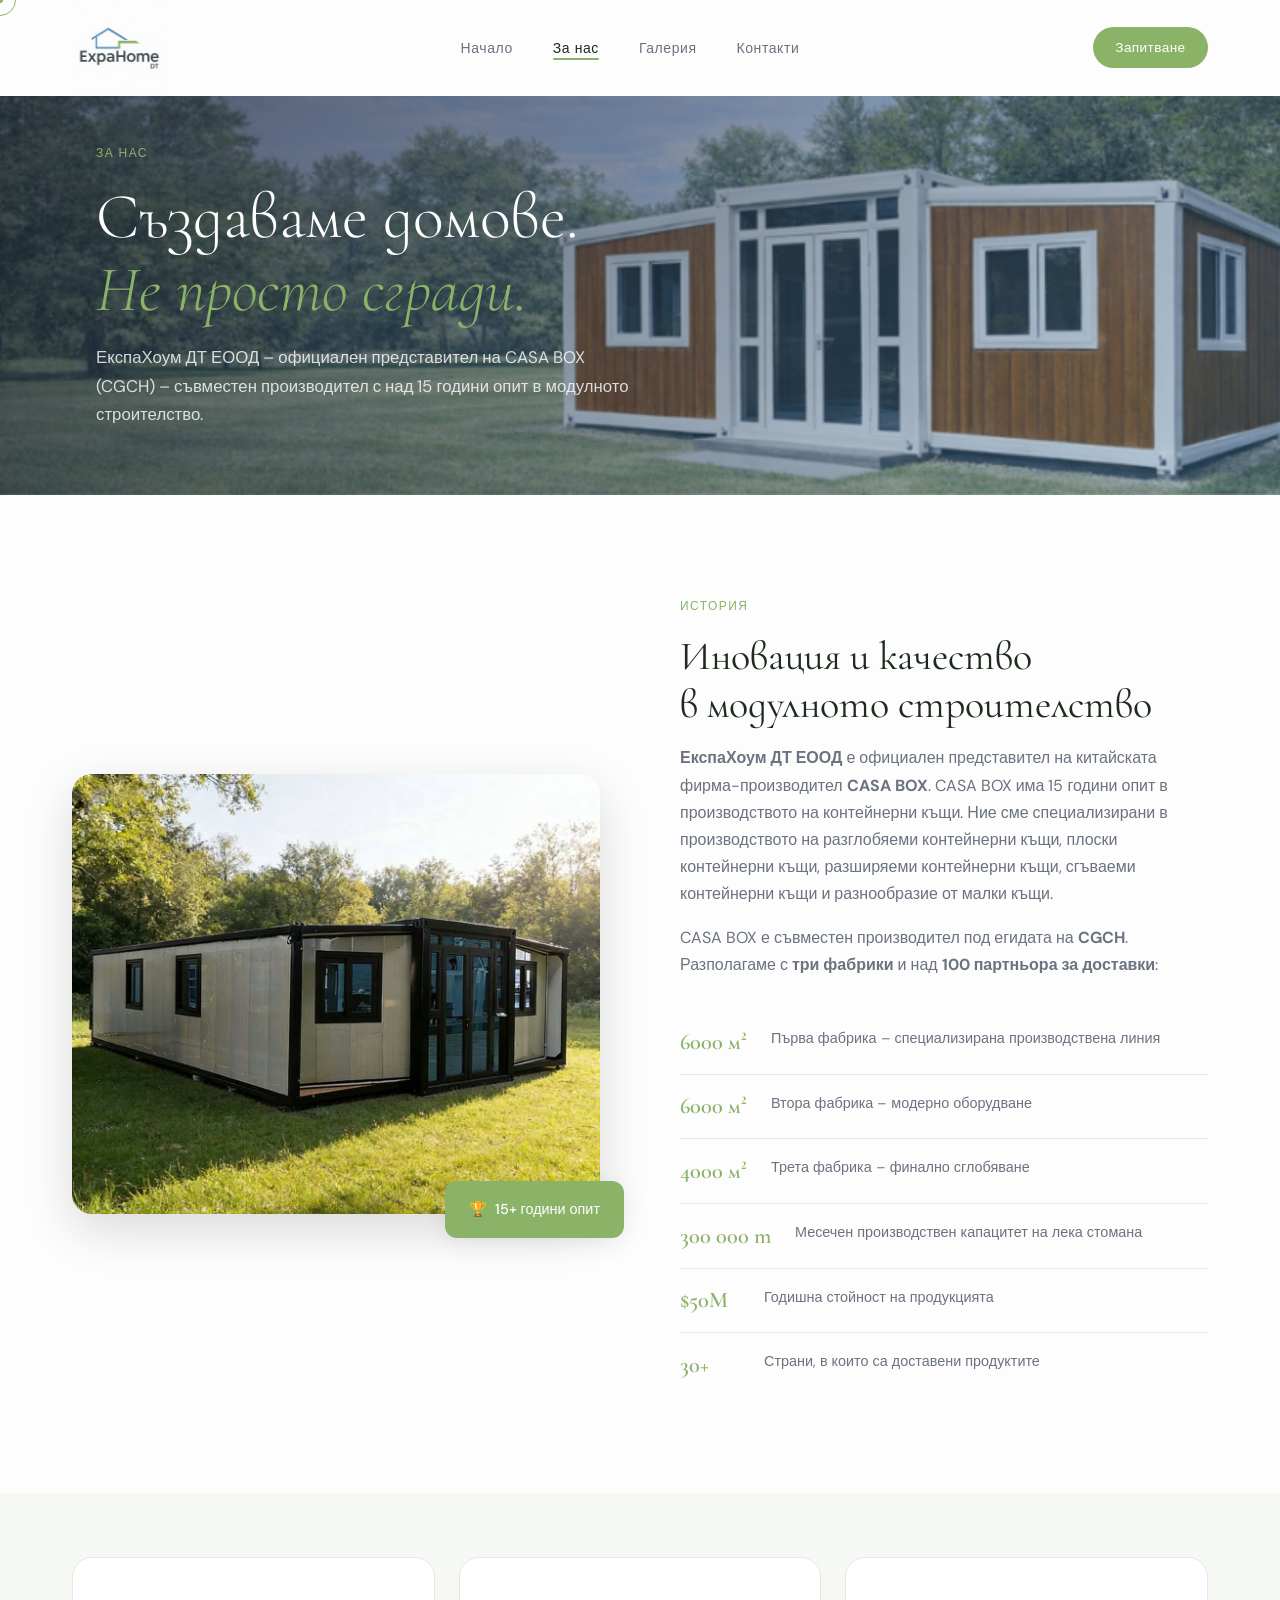
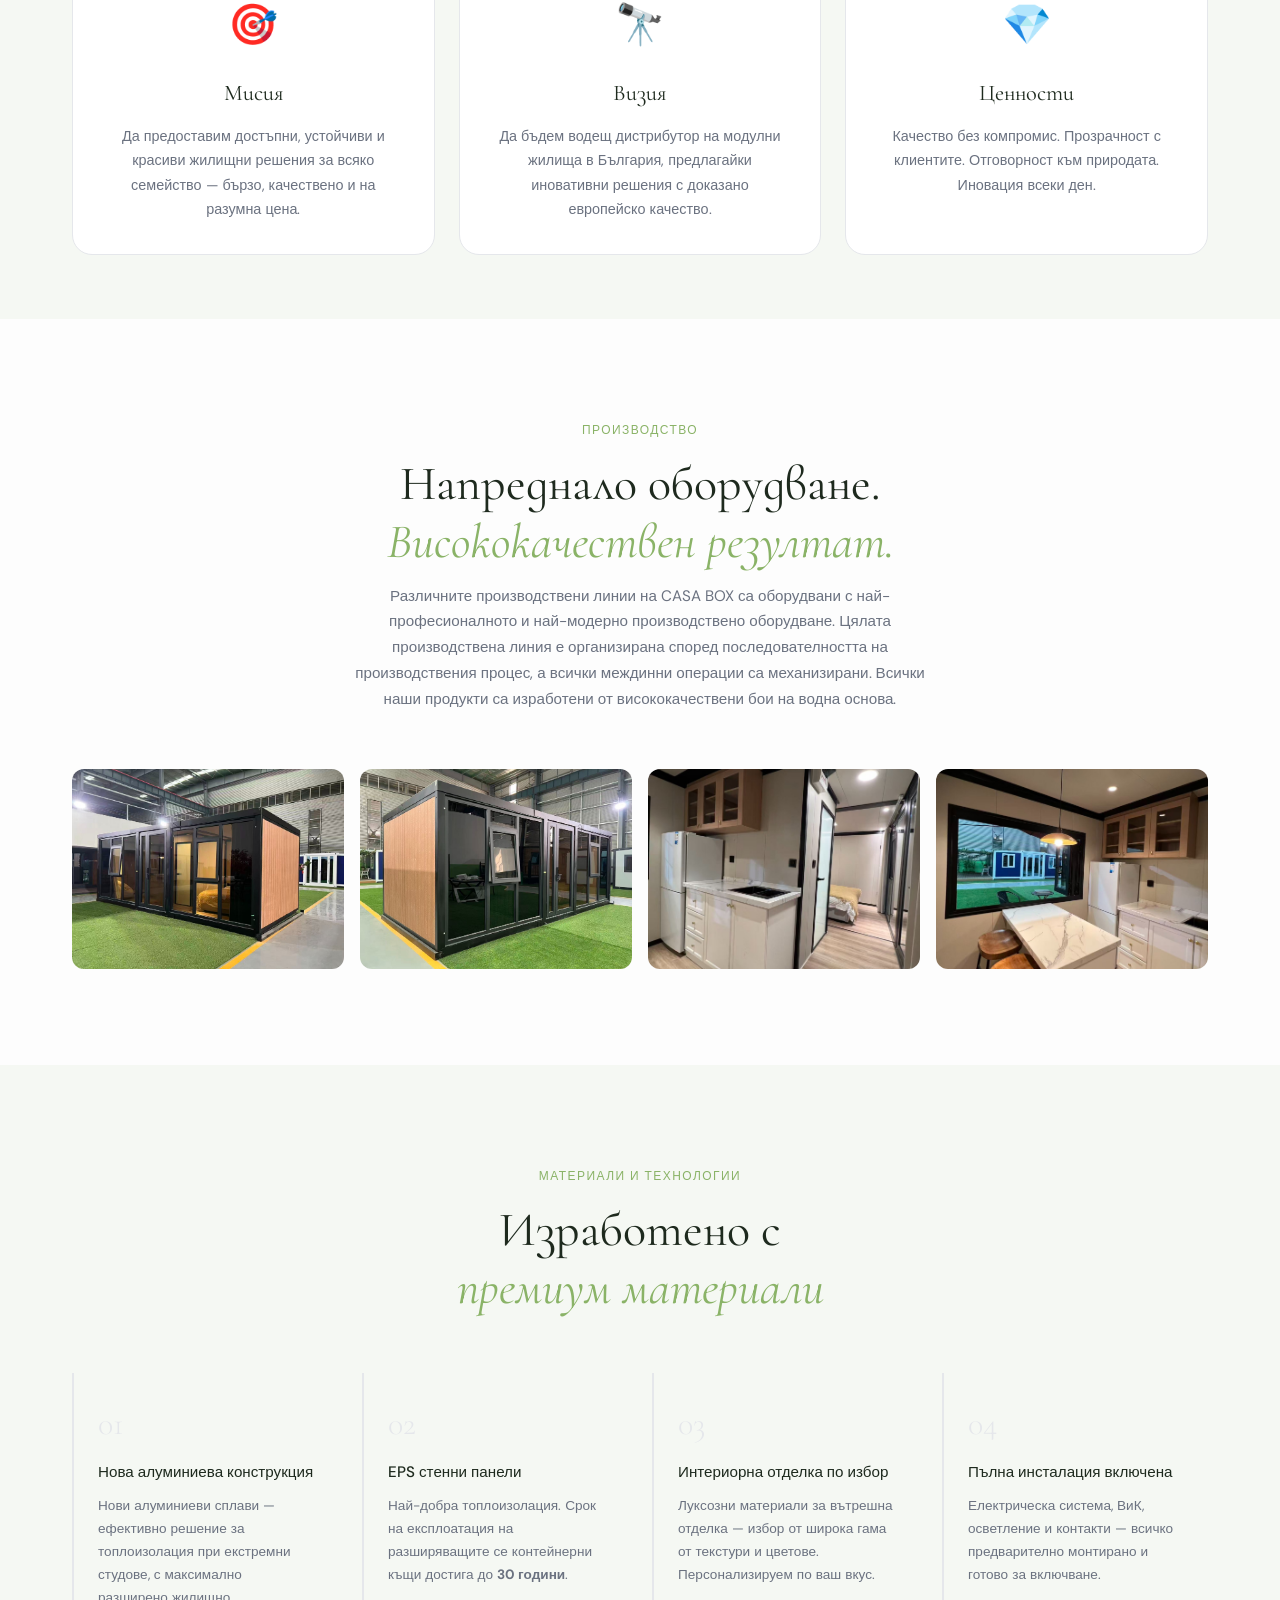
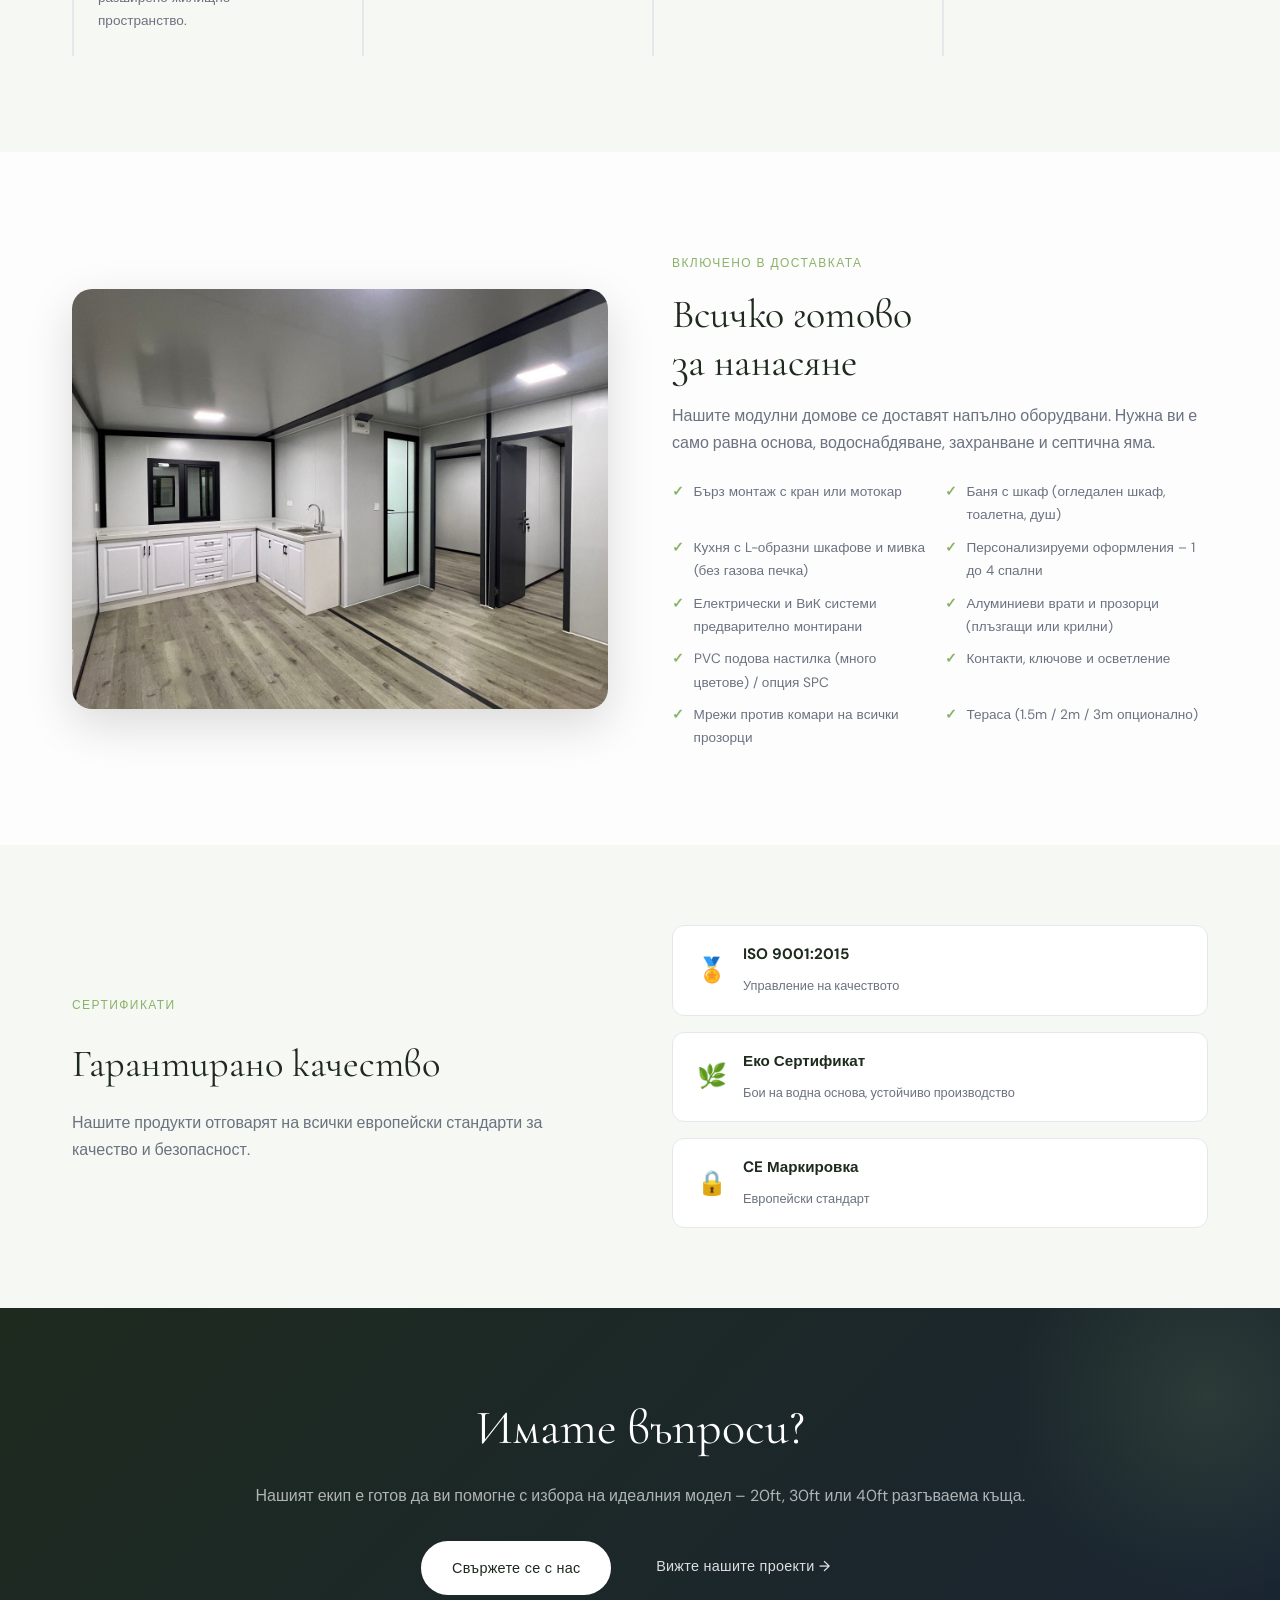
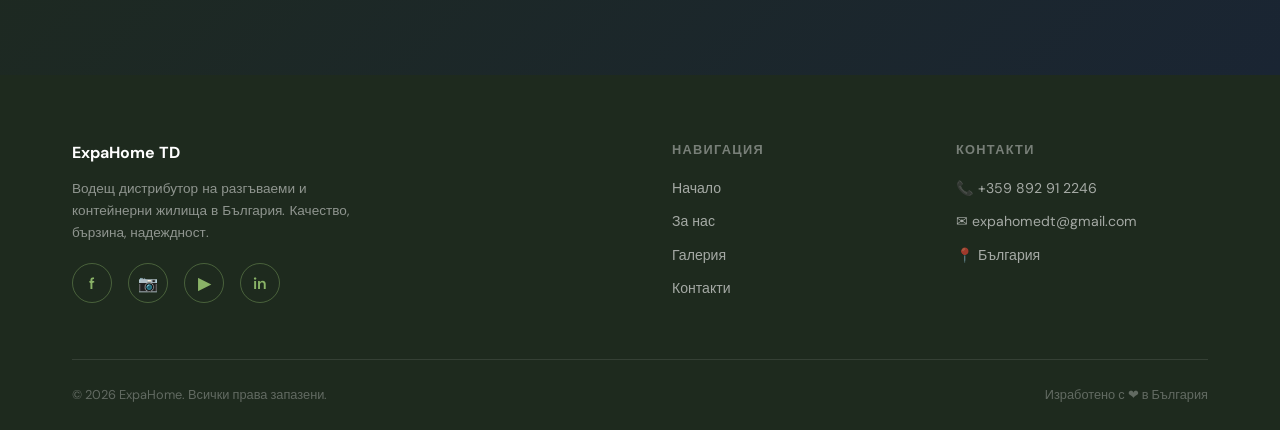
==== about.html @ 8327bf45 "Initial Commit" ====
<!DOCTYPE html>
<html lang="bg">

<head>
    <meta charset="UTF-8">
    <meta name="viewport" content="width=device-width, initial-scale=1.0">
    <title>ExpaHome — За нас</title>
    <link rel="preconnect" href="https://fonts.googleapis.com">
    <link
        href="https://fonts.googleapis.com/css2?family=Cormorant+Garamond:wght@300;400;600&family=DM+Sans:wght@300;400;500&display=swap"
        rel="stylesheet">
    <link rel="stylesheet" href="styles.css">
</head>

<body>

    <div class="cursor"></div>
    <div class="cursor-dot"></div>

    <header id="header">
        <nav class="nav container">
            <a href="index.html" class="logo">
                <img src="images/logo.jpg" alt="ExpaHome" class="logo-img">
            </a>
            <ul class="nav-links">
                <li><a href="index.html" class="nav-link">Начало</a></li>
                <li><a href="about.html" class="nav-link active">За нас</a></li>
                <li><a href="gallery.html" class="nav-link">Галерия</a></li>
                <li><a href="contact.html" class="nav-link">Контакти</a></li>
            </ul>
            <a href="contact.html" class="nav-cta">Запитване</a>
            <button class="hamburger" id="hamburger" aria-label="Меню">
                <span></span><span></span><span></span>
            </button>
        </nav>
        <div class="mobile-menu" id="mobileMenu">
            <ul>
                <li><a href="index.html">Начало</a></li>
                <li><a href="about.html">За нас</a></li>
                <li><a href="gallery.html">Галерия</a></li>
                <li><a href="contact.html">Контакти</a></li>
            </ul>
        </div>
    </header>

    <section class="page-hero">
        <div class="hero-overlay-light"></div>
        <div class="page-hero-bg" style="background-image:url('images/LandingPage/wmremove-transformed\ \(2\).png')">
        </div>
        <div class="container page-hero-content"
            style="text-align: left; max-width: 600px; margin-left: 6rem; margin-right: auto;">
            <span class="section-tag reveal">За нас</span>
            <h1 class="page-hero-title reveal reveal-delay-1">Създаваме домове.<br><em>Не просто сгради.</em></h1>
            <p class="page-hero-sub reveal reveal-delay-2">ЕкспаХоум ДТ ЕООД – официален представител на CASA BOX (CGCH)
                – съвместен производител с над 15 години опит в модулното строителство.</p>
        </div>
    </section>

    <!-- STORY - enriched with document data -->
    <section class="about-story">
        <div class="container">
            <div class="about-grid">
                <div class="about-img-col reveal">
                    <div class="about-img-block">
                        <img src="images/LandingPage/1000024216.png" alt="Производство на модулни къщи"
                            class="about-main-img">
                        <div class="about-img-badge">
                            <span>🏆</span>
                            <span>15+ години опит</span>
                        </div>
                    </div>
                </div>
                <div class="about-text-col reveal reveal-delay-1">
                    <span class="section-tag">История</span>
                    <h2>Иновация и качество<br>в модулното строителство</h2>
                    <p><strong>ЕкспаХоум ДТ ЕООД</strong> е официален представител на китайската фирма-производител
                        <strong>CASA BOX</strong>. CASA BOX има 15 години опит в производството на контейнерни къщи. Ние
                        сме специализирани в производството на разглобяеми контейнерни къщи, плоски контейнерни къщи,
                        разширяеми контейнерни къщи, сгъваеми контейнерни къщи и разнообразие от малки къщи.
                    </p>
                    <p>CASA BOX е съвместен производител под егидата на <strong>CGCH</strong>. Разполагаме с <strong>три
                            фабрики</strong> и над <strong>100 партньора за доставки</strong>:</p>
                    <div class="timeline">
                        <div class="tl-item">
                            <div class="tl-year">6000 м²</div>
                            <div class="tl-text">Първа фабрика – специализирана производствена линия</div>
                        </div>
                        <div class="tl-item">
                            <div class="tl-year">6000 м²</div>
                            <div class="tl-text">Втора фабрика – модерно оборудване</div>
                        </div>
                        <div class="tl-item">
                            <div class="tl-year">4000 м²</div>
                            <div class="tl-text">Трета фабрика – финално сглобяване</div>
                        </div>
                        <div class="tl-item">
                            <div class="tl-year">300 000 т</div>
                            <div class="tl-text">Месечен производствен капацитет на лека стомана</div>
                        </div>
                        <div class="tl-item">
                            <div class="tl-year">$50M</div>
                            <div class="tl-text">Годишна стойност на продукцията</div>
                        </div>
                        <div class="tl-item">
                            <div class="tl-year">30+</div>
                            <div class="tl-text">Страни, в които са доставени продуктите</div>
                        </div>
                    </div>
                </div>
            </div>
        </div>
    </section>

    <!-- MISSION / VISION (unchanged but kept) -->
    <section class="mission-vision">
        <div class="container">
            <div class="mv-grid">
                <div class="mv-card reveal">
                    <div class="mv-icon">🎯</div>
                    <h3>Мисия</h3>
                    <p>Да предоставим достъпни, устойчиви и красиви жилищни решения за всяко семейство — бързо,
                        качествено и на разумна цена.</p>
                </div>
                <div class="mv-card reveal reveal-delay-1">
                    <div class="mv-icon">🔭</div>
                    <h3>Визия</h3>
                    <p>Да бъдем водещ дистрибутор на модулни жилища в България, предлагайки иновативни решения с
                        доказано европейско качество.</p>
                </div>
                <div class="mv-card reveal reveal-delay-2">
                    <div class="mv-icon">💎</div>
                    <h3>Ценности</h3>
                    <p>Качество без компромис. Прозрачност с клиентите. Отговорност към природата. Иновация всеки ден.
                    </p>
                </div>
            </div>
        </div>
    </section>

    <!-- FACTORY PHOTOS -->
    <section class="factory-section">
        <div class="container">
            <div class="section-header reveal">
                <span class="section-tag">Производство</span>
                <h2 class="section-title">Напреднало оборудване.<br><em>Висококачествен резултат.</em></h2>
                <p class="section-sub">Различните производствени линии на CASA BOX са оборудвани с най-професионалното и
                    най-модерно производствено оборудване. Цялата производствена линия е организирана според
                    последователността на производствения процес, а всички междинни операции са механизирани. Всички
                    наши продукти са изработени от висококачествени бои на водна основа.</p>
            </div>
            <div class="factory-grid">
                <div class="factory-img reveal" data-delay="0">
                    <img src="images/Exterior/1000024563.jpg" alt="Производствен завод" loading="lazy">
                </div>
                <div class="factory-img reveal" data-delay="80">
                    <img src="images/Exterior/1000024564.jpg" alt="Производствена линия" loading="lazy">
                </div>
                <div class="factory-img reveal" data-delay="160">
                    <img src="images/Interior/1000024562.jpg" alt="Контрол на качеството" loading="lazy">
                </div>
                <div class="factory-img reveal" data-delay="240">
                    <img src="images/Interior/1000024565.jpg" alt="Готови панели" loading="lazy">
                </div>
            </div>
        </div>
    </section>

    <!-- MATERIALS (updated with product lifespan) -->
    <section class="materials">
        <div class="container">
            <div class="section-header reveal">
                <span class="section-tag">Материали и технологии</span>
                <h2 class="section-title">Изработено с<br><em>премиум материали</em></h2>
            </div>
            <div class="materials-grid">
                <div class="mat-card reveal" data-delay="0">
                    <div class="mat-num">01</div>
                    <h4>Нова алуминиева конструкция</h4>
                    <p>Нови алуминиеви сплави — ефективно решение за топлоизолация при екстремни студове, с максимално
                        разширено жилищно пространство.</p>
                </div>
                <div class="mat-card reveal" data-delay="80">
                    <div class="mat-num">02</div>
                    <h4>EPS стенни панели</h4>
                    <p>Най-добра топлоизолация. Срок на експлоатация на разширяващите се контейнерни къщи достига до
                        <strong>30 години</strong>.
                    </p>
                </div>
                <div class="mat-card reveal" data-delay="160">
                    <div class="mat-num">03</div>
                    <h4>Интериорна отделка по избор</h4>
                    <p>Луксозни материали за вътрешна отделка — избор от широка гама от текстури и цветове.
                        Персонализируем по ваш вкус.</p>
                </div>
                <div class="mat-card reveal" data-delay="240">
                    <div class="mat-num">04</div>
                    <h4>Пълна инсталация включена</h4>
                    <p>Електрическа система, ВиК, осветление и контакти — всичко предварително монтирано и готово за
                        включване.</p>
                </div>
            </div>
        </div>
    </section>

    <!-- FEATURES INCLUDED (updated with more details from doc) -->
    <section class="included-section">
        <div class="container">
            <div class="included-inner">
                <div class="included-img reveal">
                    <img src="images/Interior/IMG-20260119-WA0004.jpg" alt="Интериор на разгъваема къща" loading="lazy">
                </div>
                <div class="included-text reveal reveal-delay-1">
                    <span class="section-tag">Включено в доставката</span>
                    <h2>Всичко готово<br>за нанасяне</h2>
                    <p>Нашите модулни домове се доставят напълно оборудвани. Нужна ви е само равна основа,
                        водоснабдяване, захранване и септична яма.</p>
                    <div class="included-list">
                        <div class="inc-item"><span class="inc-check">✓</span> Бърз монтаж с кран или мотокар</div>
                        <div class="inc-item"><span class="inc-check">✓</span> Баня с шкаф (огледален шкаф, тоалетна,
                            душ)</div>
                        <div class="inc-item"><span class="inc-check">✓</span> Кухня с L-образни шкафове и мивка (без
                            газова печка)</div>
                        <div class="inc-item"><span class="inc-check">✓</span> Персонализируеми оформления – 1 до 4
                            спални</div>
                        <div class="inc-item"><span class="inc-check">✓</span> Електрически и ВиК системи предварително
                            монтирани</div>
                        <div class="inc-item"><span class="inc-check">✓</span> Алуминиеви врати и прозорци (плъзгащи или
                            крилни)</div>
                        <div class="inc-item"><span class="inc-check">✓</span> PVC подова настилка (много цветове) /
                            опция SPC</div>
                        <div class="inc-item"><span class="inc-check">✓</span> Контакти, ключове и осветление</div>
                        <div class="inc-item"><span class="inc-check">✓</span> Мрежи против комари на всички прозорци
                        </div>
                        <div class="inc-item"><span class="inc-check">✓</span> Тераса (1.5m / 2m / 3m опционално)</div>
                    </div>
                </div>
            </div>
        </div>
    </section>

    <!-- CERTIFICATES -->
    <section class="certs">
        <div class="container">
            <div class="certs-inner reveal">
                <div class="certs-text">
                    <span class="section-tag">Сертификати</span>
                    <h2>Гарантирано качество</h2>
                    <p>Нашите продукти отговарят на всички европейски стандарти за качество и безопасност.</p>
                </div>
                <div class="certs-list">
                    <div class="cert-badge reveal">
                        <div class="cert-icon">🏅</div>
                        <div><strong>ISO 9001:2015</strong><span>Управление на качеството</span></div>
                    </div>
                    <div class="cert-badge reveal reveal-delay-1">
                        <div class="cert-icon">🌿</div>
                        <div><strong>Еко Сертификат</strong><span>Бои на водна основа, устойчиво производство</span>
                        </div>
                    </div>
                    <div class="cert-badge reveal reveal-delay-2">
                        <div class="cert-icon">🔒</div>
                        <div><strong>CE Маркировка</strong><span>Европейски стандарт</span></div>
                    </div>
                </div>
            </div>
        </div>
    </section>

    <section class="cta-banner">
        <div class="container">
            <div class="cta-inner reveal">
                <h2>Имате въпроси?</h2>
                <p>Нашият екип е готов да ви помогне с избора на идеалния модел – 20ft, 30ft или 40ft разгъваема къща.
                </p>
                <div class="cta-actions">
                    <a href="contact.html" class="btn btn-white">Свържете се с нас</a>
                    <a href="gallery.html" class="btn btn-ghost-white">Вижте нашите проекти →</a>
                </div>
            </div>
        </div>
    </section>

    <footer class="footer">
        <div class="container">
            <div class="footer-top">
                <div class="footer-brand">
                    <a href="index.html"><strong>ExpaHome TD</strong></a>
                    <p>Водещ дистрибутор на разгъваеми и контейнерни жилища в България. Качество, бързина, надеждност.
                    </p>
                    <div class="footer-socials">
                        <a href="https://www.facebook.com/profile.php?id=61585640309355" target="_blank"
                            class="social-icon">f</a>
                        <a href="https://instagram.com/ExpaHomeDT" target="_blank" class="social-icon">📷</a>
                        <a href="https://youtube.com/@expahome" target="_blank" class="social-icon">▶</a>
                        <a href="https://linkedin.com/company/expahome" target="_blank" class="social-icon">in</a>
                    </div>
                </div>
                <div class="footer-links">
                    <div class="footer-col">
                        <h5>Навигация</h5>
                        <ul>
                            <li><a href="index.html">Начало</a></li>
                            <li><a href="about.html">За нас</a></li>
                            <li><a href="gallery.html">Галерия</a></li>
                            <li><a href="contact.html">Контакти</a></li>
                        </ul>
                    </div>
                    <div class="footer-col">
                        <h5>Контакти</h5>
                        <ul>
                            <li>📞 +359 892 91 2246</li>
                            <li>✉ expahomedt@gmail.com</li>
                            <li>📍 България</li>
                        </ul>
                    </div>
                </div>
            </div>
            <div class="footer-bottom">
                <p>© 2026 ExpaHome. Всички права запазени.</p>
                <p>Изработено с ❤ в България</p>
            </div>
        </div>
    </footer>

    <script src="script.js"></script>
</body>

</html>
---- styles.css ----
/* =============================================
   ExpaHome — styles.css
   Colors: main #fdfdfd | green #8ab367 | blue #528fbc
   ============================================= */

:root {
    --main: #fdfdfd;
    --green: #8ab367;
    --green-dark: #6d9650;
    --green-light: #e8f2df;
    --blue: #528fbc;
    --blue-dark: #3a6f9a;
    --blue-light: #deeaf5;
    --charcoal: #1e2a1e;
    --dark: #1a2533;
    --mid-gray: #6b7280;
    --light-gray: #e5e7eb;
    --white: #ffffff;

    --font-display: 'Cormorant Garamond', Georgia, serif;
    --font-body: 'DM Sans', sans-serif;

    --radius: 12px;
    --radius-lg: 20px;
    --shadow: 0 4px 24px rgba(0, 0, 0, 0.08);
    --shadow-lg: 0 16px 48px rgba(0, 0, 0, 0.14);

    --transition: 0.4s cubic-bezier(0.25, 0.46, 0.45, 0.94);
    --transition-fast: 0.2s ease;
}

/* === RESET === */
*,
*::before,
*::after {
    margin: 0;
    padding: 0;
    box-sizing: border-box;
}

html {
    scroll-behavior: smooth;
}

body {
    font-family: var(--font-body);
    background: var(--main);
    color: var(--charcoal);
    line-height: 1.7;
    overflow-x: hidden;
    cursor: none;
}

img {
    max-width: 100%;
    display: block;
    object-fit: cover;
}

a {
    text-decoration: none;
    color: inherit;
}

video {
    width: 100%;
    border-radius: var(--radius);
    display: block;
}

/* === CUSTOM CURSOR === */
.cursor {
    width: 32px;
    height: 32px;
    border: 1.5px solid var(--green);
    border-radius: 50%;
    position: fixed;
    pointer-events: none;
    z-index: 10000;
    transform: translate(-50%, -50%);
    transition: width .2s, height .2s, opacity .2s;
}

.cursor-dot {
    width: 6px;
    height: 6px;
    background: var(--green);
    border-radius: 50%;
    position: fixed;
    pointer-events: none;
    z-index: 10001;
    transform: translate(-50%, -50%);
    transition: transform .05s;
}

.cursor.hovering {
    width: 52px;
    height: 52px;
    opacity: .55;
}

/* === CONTAINER === */
.container {
    max-width: 1200px;
    margin: 0 auto;
    padding: 0 2rem;
}

/* === HEADER === */
#header {
    position: fixed;
    top: 0;
    left: 0;
    right: 0;
    z-index: 1000;
    background: rgba(253, 253, 253);
    backdrop-filter: blur(20px);
    -webkit-backdrop-filter: blur(20px);
    border-bottom: 1px solid transparent;
    transition: border-color var(--transition), box-shadow var(--transition);
}

#header.scrolled {
    border-bottom-color: var(--light-gray);
    box-shadow: 0 2px 20px rgba(0, 0, 0, 0.07);
}

.nav {
    display: flex;
    align-items: center;
    justify-content: space-between;
}

.logo-img {
    height: 95px;
    width: auto;
    object-fit: contain;
    display: block;
}

.footer-logo {
    height: 44px;
    width: auto;
    object-fit: contain;
    margin-bottom: 0.75rem;
    display: block;
}

.nav-links {
    list-style: none;
    display: flex;
    gap: 2.5rem;
}

.nav-link {
    font-size: .875rem;
    font-weight: 400;
    letter-spacing: .04em;
    color: var(--mid-gray);
    position: relative;
    transition: color var(--transition-fast);
}

.nav-link::after {
    content: '';
    position: absolute;
    bottom: -3px;
    left: 0;
    width: 0;
    height: 2px;
    background: var(--green);
    transition: width var(--transition);
    border-radius: 2px;
}

.nav-link:hover,
.nav-link.active {
    color: var(--charcoal);
}

.nav-link:hover::after,
.nav-link.active::after {
    width: 100%;
}

.nav-cta {
    background: var(--green);
    color: #fff;
    padding: .55rem 1.4rem;
    border-radius: 50px;
    font-size: .85rem;
    font-weight: 500;
    letter-spacing: .03em;
    transition: background var(--transition-fast), transform var(--transition-fast);
}

.nav-cta:hover {
    background: var(--green-dark);
    transform: translateY(-1px);
}

.hamburger {
    display: none;
    flex-direction: column;
    gap: 5px;
    background: none;
    border: none;
    cursor: pointer;
    padding: 4px;
}

.hamburger span {
    display: block;
    width: 24px;
    height: 1.5px;
    background: var(--charcoal);
    transition: var(--transition);
}

.hamburger.open span:nth-child(1) {
    transform: translateY(6.5px) rotate(45deg);
}

.hamburger.open span:nth-child(2) {
    opacity: 0;
}

.hamburger.open span:nth-child(3) {
    transform: translateY(-6.5px) rotate(-45deg);
}

.mobile-menu {
    display: none;
    padding: 1rem 2rem 1.5rem;
    border-top: 1px solid var(--light-gray);
    background: var(--main);
}

.mobile-menu.open {
    display: block;
}

.mobile-menu ul {
    list-style: none;
}

.mobile-menu ul li {
    padding: .7rem 0;
}

.mobile-menu ul li a {
    font-size: 1.1rem;
    color: var(--charcoal);
}

.mobile-menu ul li a:hover {
    color: var(--green);
}

/* === REVEAL === */
.reveal {
    opacity: 0;
    transform: translateY(28px);
    transition: opacity .7s ease, transform .7s ease;
}

.reveal.revealed {
    opacity: 1;
    transform: translateY(0);
}

.reveal-delay-1 {
    transition-delay: .1s;
}

.reveal-delay-2 {
    transition-delay: .2s;
}

.reveal-delay-3 {
    transition-delay: .3s;
}

.reveal-delay-4 {
    transition-delay: .45s;
}

/* === BUTTONS === */
.btn {
    display: inline-block;
    padding: .8rem 1.8rem;
    border-radius: 50px;
    font-size: .9rem;
    font-weight: 500;
    letter-spacing: .02em;
    transition: all var(--transition);
    cursor: none;
}

.btn-primary {
    background: var(--green);
    color: #fff;
    border: 2px solid var(--green);
}

.btn-primary:hover {
    background: var(--green-dark);
    border-color: var(--green-dark);
    transform: translateY(-2px);
    box-shadow: 0 8px 24px rgba(138, 179, 103, .3);
}

.btn-outline {
    background: transparent;
    color: var(--charcoal);
    border: 1.5px solid var(--light-gray);
}

.btn-outline:hover {
    border-color: var(--green);
    color: var(--green);
    transform: translateY(-2px);
}

.btn-ghost {
    background: transparent;
    color: var(--charcoal);
    border: none;
    padding-left: 0;
}

.btn-ghost:hover {
    color: var(--green);
}

.btn-ghost-white {
    background: transparent;
    color: rgba(255, 255, 255, .85);
    border: none;
}

.btn-ghost-white:hover {
    color: #fff;
}

.btn-white {
    background: #fff;
    color: var(--charcoal);
    border: 2px solid #fff;
}

.btn-white:hover {
    background: transparent;
    color: #fff;
    transform: translateY(-2px);
}

.btn-full {
    width: 100%;
    text-align: center;
    border-radius: var(--radius);
}

/* === SHARED SECTION === */
.section-tag {
    display: inline-block;
    font-size: .75rem;
    font-weight: 500;
    letter-spacing: .12em;
    text-transform: uppercase;
    color: var(--green);
    margin-bottom: 1rem;
}

.section-header {
    text-align: center;
    margin-bottom: 3.5rem;
}

.section-title {
    font-family: var(--font-display);
    font-size: clamp(2rem, 4vw, 3rem);
    font-weight: 400;
    line-height: 1.2;
    color: var(--charcoal);
}

.section-title em {
    font-style: italic;
    color: var(--green);
}

.section-sub {
    color: var(--mid-gray);
    max-width: 600px;
    margin: .75rem auto 0;
    font-size: .95rem;
}

/* === HERO === */
.hero {
    min-height: 100vh;
    position: relative;
    display: flex;
    align-items: center;
    overflow: hidden;
    padding-top: 72px;
}

.hero-slider {
    position: absolute;
    inset: 0;
}

.hero-slide {
    position: absolute;
    inset: 0;
    background-size: cover;
    background-position: center;
    opacity: 0;
    transition: opacity 1s ease;
}

.hero-slide.active {
    opacity: 1;
}

.hero-overlay {
    position: absolute;
    inset: 0;
    background: linear-gradient(135deg, rgba(26, 37, 51, .72) 0%, rgba(26, 37, 51, .4) 60%, rgba(82, 143, 188, .2) 100%);
    z-index: 1;
}

.hero-content {
    position: relative;
    z-index: 2;
    max-width: 780px;
    padding: 4rem 0;
}

.hero-badge {
    display: inline-flex;
    align-items: center;
    gap: .5rem;
    font-size: .8rem;
    letter-spacing: .08em;
    font-weight: 500;
    color: var(--green);
    margin-bottom: 1.5rem;
    background: rgba(138, 179, 103, .12);
    padding: .4rem 1rem;
    border-radius: 50px;
    border: 1px solid rgba(138, 179, 103, .3);
}

.hero-title {
    font-family: var(--font-display);
    font-size: clamp(2.8rem, 6vw, 5rem);
    font-weight: 300;
    line-height: 1.1;
    color: #fff;
    margin-bottom: 1.5rem;
    letter-spacing: -.01em;
}

.hero-title em {
    font-style: italic;
    color: var(--green);
}

.hero-sub {
    font-size: 1.05rem;
    color: rgba(255, 255, 255, .8);
    margin-bottom: 2.5rem;
    max-width: 520px;
}

.hero-actions {
    display: flex;
    gap: 1rem;
    flex-wrap: wrap;
    margin-bottom: 4rem;
}

.hero-stats {
    display: flex;
    align-items: center;
    gap: 2.5rem;
    flex-wrap: wrap;
}

.stat {
    display: flex;
    flex-direction: row;
}

.stat-num {

    font-size: 2.2rem;
    font-weight: 600;
    color: #fff;
    line-height: 1;
    margin-right: 0.3rem;
}

.stat>span:nth-child(2) {
    color: var(--green);
    font-size: 1.3rem;
    font-weight: 600;
}

.stat-label {
    font-size: .78rem;
    color: rgba(255, 255, 255, .6);
    letter-spacing: .04em;
    margin-top: 0.6rem;
    margin-left: 0.5rem;
}

.stat-divider {
    width: 1px;
    height: 40px;
    background: rgba(255, 255, 255, .2);
}

.hero-slider-dots {
    position: absolute;
    bottom: 2rem;
    left: 50%;
    transform: translateX(-50%);
    display: flex;
    gap: .6rem;
    z-index: 3;
}

.dot {
    width: 8px;
    height: 8px;
    border-radius: 50%;
    background: rgba(255, 255, 255, .4);
    border: none;
    cursor: pointer;
    transition: background var(--transition-fast), transform var(--transition-fast);
}

.dot.active {
    background: var(--green);
    transform: scale(1.3);
}

.hero-scroll-hint {
    position: absolute;
    bottom: 2.5rem;
    right: 3rem;
    display: flex;
    flex-direction: column;
    align-items: center;
    gap: .5rem;
    font-size: .7rem;
    letter-spacing: .1em;
    text-transform: uppercase;
    color: rgba(255, 255, 255, .5);
    z-index: 3;
}

.scroll-line {
    width: 1px;
    height: 48px;
    background: linear-gradient(to bottom, rgba(255, 255, 255, .5), transparent);
    animation: scrollPulse 2s ease-in-out infinite;
}

@keyframes scrollPulse {

    0%,
    100% {
        opacity: 1;
        transform: scaleY(1)
    }

    50% {
        opacity: .4;
        transform: scaleY(.6)
    }
}

/* === INTRO STRIP === */
.intro-strip {
    background: var(--charcoal);
    padding: 2rem 0;
}

.strip-text {
    font-family: var(--font-display);
    font-size: clamp(1.1rem, 2.5vw, 1.5rem);
    font-weight: 300;
    font-style: italic;
    color: rgba(255, 255, 255, .7);
    text-align: center;
    max-width: 800px;
    margin: 0 auto;
}

/* === VIDEO SECTION === */
.video-section {
    padding: 6rem 0;
    background: var(--main);
}

.video-gallery-section {
    padding: 6rem 0;
    background: var(--main);
}

.video-grid {
    display: grid;
    grid-template-columns: repeat(3, 1fr);
    gap: 1.5rem;
}

.video-item {
    display: flex;
    flex-direction: column;
    gap: .75rem;
}

.video-item video {
    border-radius: var(--radius);
    box-shadow: var(--shadow);
    aspect-ratio: 16/9;
    object-fit: cover;
    transition: transform var(--transition), box-shadow var(--transition);
}

.video-item:hover video {
    transform: translateY(-4px);
    box-shadow: var(--shadow-lg);
}

.video-label {
    font-size: .85rem;
    color: var(--mid-gray);
    text-align: center;
    font-weight: 500;
}

/* === PRODUCTS === */
.products {
    padding: 6rem 0;
    background: #f5f8f3;
}

.house-grid {
    display: grid;
    grid-template-columns: repeat(3, 1fr);
    gap: 1.5rem;
}

.house-card {
    background: var(--white);
    border: 1px solid var(--light-gray);
    border-radius: var(--radius-lg);
    overflow: hidden;
    transition: transform var(--transition), box-shadow var(--transition), border-color var(--transition);
    display: flex;
    flex-direction: column;
}

.house-card:hover {
    transform: translateY(-8px);
    box-shadow: var(--shadow-lg);
    border-color: var(--green);
}

.house-card.featured {
    border-color: var(--green);
    background: var(--green-light);
    box-shadow: 0 8px 32px rgba(138, 179, 103, .18);
}

.house-img-wrap {
    position: relative;
    height: 240px;
    overflow: hidden;
    flex-shrink: 0;
}

.house-img-wrap img {
    width: 100%;
    height: 100%;
    object-fit: cover;
    transition: transform .6s ease;
}

.house-card:hover .house-img-wrap img {
    transform: scale(1.05);
}

.house-tag {
    position: absolute;
    top: 1rem;
    left: 1rem;
    background: rgba(255, 255, 255, .93);
    color: var(--charcoal);
    padding: .3rem .85rem;
    border-radius: 50px;
    font-size: .75rem;
    font-weight: 500;
    letter-spacing: .05em;
    backdrop-filter: blur(8px);
}

.house-tag.popular {
    background: var(--green);
    color: #fff;
}

.house-body {
    padding: 1.5rem;
    display: flex;
    flex-direction: column;
    flex: 1;
}

.house-body h3 {
    font-family: var(--font-display);
    font-size: 1.4rem;
    font-weight: 400;
    margin-bottom: 1rem;
}

.house-specs {
    display: grid;
    grid-template-columns: 1fr 1fr;
    gap: .5rem;
    margin-bottom: 1rem;
}

.spec {
    display: flex;
    align-items: center;
    gap: .4rem;
    font-size: .82rem;
    color: var(--mid-gray);
}

.house-desc {
    font-size: .88rem;
    color: var(--mid-gray);
    margin-bottom: 1rem;
    line-height: 1.6;
}

.house-features {
    list-style: none;
    margin-bottom: 1.5rem;
    display: flex;
    flex-direction: column;
    gap: .35rem;
}

.house-features li {
    font-size: .82rem;
    color: var(--mid-gray);
}

/* === FEATURES STRIP === */
.features-strip {
    padding: 5rem 0;
    background: var(--blue);
}

.features-strip .section-header .section-tag {
    color: rgba(255, 255, 255, .7);
}

.features-strip .section-title {
    color: #fff;
}

.features-grid {
    display: grid;
    grid-template-columns: repeat(4, 1fr);
    gap: 1.5rem;
}

.feature-item {
    background: rgba(255, 255, 255, .1);
    border: 1px solid rgba(255, 255, 255, .15);
    border-radius: var(--radius-lg);
    padding: 2rem 1.5rem;
    text-align: center;
    transition: background var(--transition), transform var(--transition);
}

.feature-item:hover {
    background: rgba(255, 255, 255, .18);
    transform: translateY(-4px);
}

.feature-icon {
    font-size: 2.5rem;
    margin-bottom: 1rem;
}

.feature-item h4 {
    font-size: .95rem;
    font-weight: 600;
    color: #fff;
    margin-bottom: .5rem;
}

.feature-item p {
    font-size: .83rem;
    color: rgba(255, 255, 255, .75);
    line-height: 1.6;
}

/* === PROCESS === */
.process {
    padding: 6rem 0;
    background: var(--main);
}

.process-steps {
    display: flex;
    align-items: center;
    gap: 1rem;
    flex-wrap: wrap;
    justify-content: center;
}

.process-step {
    background: #fff;
    border: 1px solid var(--light-gray);
    border-radius: var(--radius);
    padding: 1.5rem;
    flex: 1;
    min-width: 180px;
    max-width: 220px;
    transition: transform var(--transition), box-shadow var(--transition), border-color var(--transition);
}

.process-step:hover {
    transform: translateY(-4px);
    box-shadow: var(--shadow);
    border-color: var(--green);
}

.step-num {
    font-family: var(--font-display);
    font-size: 2.5rem;
    font-weight: 300;
    color: var(--green);
    line-height: 1;
    margin-bottom: .75rem;
}

.step-body h4 {
    font-size: .95rem;
    font-weight: 500;
    margin-bottom: .4rem;
}

.step-body p {
    font-size: .83rem;
    color: var(--mid-gray);
}

.process-arrow {
    font-size: 1.5rem;
    color: var(--light-gray);
}

/* === GALLERY PREVIEW (index) === */
.gallery-preview {
    padding: 6rem 0 0;
    background: #f5f8f3;
}

.preview-grid {
    display: grid;
    grid-template-columns: repeat(4, 1fr);
    grid-auto-rows: 220px;
    gap: .8rem;
    margin-top: 2rem;
    grid-auto-flow: dense;
}

.preview-item {
    overflow: hidden;
    position: relative;
}

.preview-item.tall {
    grid-row: span 2;
    grid-column: span 2;
}

.preview-item.wide {
    grid-column: span 2;
}

.preview-item:nth-child(4),
.preview-item:nth-child(5) {
    position: relative;
}

.preview-item:nth-child(4) img,
.preview-item:nth-child(5) img {
    filter: blur(8px);
    transition: filter var(--transition);
}


.preview-item:nth-child(4)::after,
.preview-item:nth-child(5)::after {

    position: absolute;
    inset: 0;
    display: flex;
    align-items: center;
    justify-content: center;
    background: rgba(26, 37, 51, .3);
    color: #fff;
    font-size: 1rem;
    font-weight: 600;
    text-align: center;
    z-index: 2;
    transition: background var(--transition);
    pointer-events: none;
}

.preview-item:nth-child(4):hover::after,
.preview-item:nth-child(5):hover::after {
    background: rgba(26, 37, 51, 0);
}

.preview-item img {
    width: 100%;
    height: 100%;
    object-fit: cover;
    transition: transform .6s ease;
}

.preview-item:hover img {
    transform: scale(1.06);
}

.preview-overlay {
    position: absolute;
    inset: 0;
    background: linear-gradient(to top, rgba(26, 37, 51, .75) 0%, transparent 60%);
    display: flex;
    align-items: flex-end;
    padding: 1.25rem;
    opacity: 0;
    transition: opacity var(--transition);
}

.preview-item:hover .preview-overlay {
    opacity: 1;
}

.preview-overlay span {
    color: #fff;
    font-size: .9rem;
    font-weight: 500;
}

.preview-cta {
    text-align: center;
    padding: 3rem 0 4rem;
}

/* === FINANCING === */
.financing {
    padding: 6rem 0;
    background: var(--main);
}

.financing-inner {
    display: grid;
    grid-template-columns: 1fr 1fr;
    gap: 4rem;
    align-items: center;
}

.financing-text h2 {
    font-family: var(--font-display);
    font-size: clamp(2rem, 4vw, 3rem);
    font-weight: 400;
    line-height: 1.15;
    margin-bottom: 1rem;
}

.financing-text p {
    color: var(--mid-gray);
    margin-bottom: 1.5rem;
}

.bank-partners {
    display: flex;
    gap: .75rem;
    flex-wrap: wrap;
    margin-bottom: 1.5rem;
}

.bank-badge {
    background: var(--blue-light);
    border: 1px solid rgba(82, 143, 188, .25);
    border-radius: 8px;
    padding: .5rem 1rem;
    font-size: .85rem;
    font-weight: 500;
    color: var(--blue-dark);
}

.financing-list {
    list-style: none;
    display: flex;
    flex-direction: column;
    gap: .6rem;
    margin-bottom: 2rem;
}

.financing-list li {
    font-size: .9rem;
    color: var(--mid-gray);
}

.financing-visual {
    display: flex;
    justify-content: center;
}

.financing-img-wrap {
    position: relative;
    border-radius: var(--radius-lg);
    overflow: hidden;
    width: 100%;
    box-shadow: var(--shadow-lg);
}

.financing-img-wrap img {
    width: 100%;
    height: 380px;
    object-fit: cover;
}

.financing-card-overlay {
    position: absolute;
    bottom: 0;
    left: 0;
    right: 0;
    background: linear-gradient(to top, rgba(26, 37, 51, .9) 0%, transparent 100%);
    padding: 2rem 1.75rem 1.75rem;
    color: #fff;
}

.fc-label {
    font-size: .75rem;
    letter-spacing: .1em;
    text-transform: uppercase;
    color: rgba(255, 255, 255, .6);
    margin-bottom: .5rem;
}

.fc-amount {
    font-family: var(--font-display);
    font-size: 2rem;
    font-weight: 300;
    margin-bottom: .3rem;
}

.fc-amount strong {
    color: var(--green);
}

.fc-note {
    font-size: .82rem;
    color: rgba(255, 255, 255, .6);
    margin-bottom: .75rem;
}

.fc-disclaimer {
    font-size: .7rem;
    color: rgba(255, 255, 255, .3);
    line-height: 1.5;
}

/* === CTA BANNER === */
.cta-banner {
    background: linear-gradient(135deg, var(--charcoal) 0%, var(--dark) 100%);
    padding: 5rem 0;
    position: relative;
    overflow: hidden;
}

.cta-banner::before {
    content: '';
    position: absolute;
    top: -30%;
    right: -10%;
    width: 400px;
    height: 400px;
    background: radial-gradient(circle, rgba(138, 179, 103, .15) 0%, transparent 70%);
    border-radius: 50%;
}

.cta-inner {
    text-align: center;
    position: relative;
    z-index: 1;
}

.cta-inner h2 {
    font-family: var(--font-display);
    font-size: clamp(2rem, 4vw, 3rem);
    font-weight: 400;
    color: #fff;
    margin-bottom: .75rem;
}

.cta-inner p {
    color: rgba(255, 255, 255, .65);
    font-size: 1rem;
    margin-bottom: 2rem;
}

.cta-actions {
    display: flex;
    justify-content: center;
    gap: 1rem;
    flex-wrap: wrap;
}

/* === PAGE HERO (inner pages) === */
.page-hero {
    min-height: 55vh;
    position: relative;
    display: flex;
    align-items: center;
    padding-top: 72px;
    overflow: hidden;
}

.page-hero-short {
    min-height: 45vh;
}

.page-hero-bg {
    position: absolute;
    inset: 0;
    background-size: cover;
    background-position: center;
}

.hero-overlay-light {
    position: absolute;
    inset: 0;
    z-index: 1;
    background: linear-gradient(135deg, rgba(26, 37, 51, .75) 0%, rgba(82, 143, 188, .3) 100%);
}

.page-hero-content {
    position: relative;
    z-index: 2;
    padding: 4rem 0;
}

.page-hero-title {
    font-family: var(--font-display);
    font-size: clamp(2.5rem, 5vw, 4rem);
    font-weight: 300;
    line-height: 1.15;
    color: #fff;
    margin-bottom: 1rem;
}

.page-hero-title em {
    font-style: italic;
    color: var(--green);
}

.page-hero-sub {
    font-size: 1.05rem;
    color: rgba(255, 255, 255, .8);
    max-width: 540px;
}

/* === ABOUT PAGE === */
.about-story {
    padding: 6rem 0;
}

.about-grid {
    display: grid;
    grid-template-columns: 1fr 1fr;
    gap: 5rem;
    align-items: center;
}

.about-img-block {
    position: relative;
}

.about-main-img {
    width: 100%;
    height: 440px;
    object-fit: cover;
    border-radius: var(--radius-lg);
    box-shadow: var(--shadow-lg);
}

.about-img-badge {
    position: absolute;
    bottom: -1.5rem;
    right: -1.5rem;
    background: var(--green);
    color: #fff;
    padding: 1rem 1.5rem;
    border-radius: var(--radius);
    display: flex;
    align-items: center;
    gap: .5rem;
    font-size: .9rem;
    font-weight: 500;
    box-shadow: var(--shadow);
}

.about-text-col h2 {
    font-family: var(--font-display);
    font-size: clamp(1.8rem, 3.5vw, 2.5rem);
    font-weight: 400;
    line-height: 1.2;
    margin-bottom: 1rem;
}

.about-text-col p {
    color: var(--mid-gray);
    margin-bottom: 1rem;
}

.timeline {
    margin-top: 2rem;
}

.tl-item {
    display: flex;
    align-items: flex-start;
    gap: 1.5rem;
    padding: .8rem 0;
    border-bottom: 1px solid var(--light-gray);
}

.tl-item:last-child {
    border-bottom: none;
}

.tl-year {
    font-family: var(--font-display);
    font-size: 1.4rem;
    font-weight: 600;
    color: var(--green);
    min-width: 60px;
}

.tl-text {
    font-size: .9rem;
    color: var(--mid-gray);
    padding-top: .2rem;
}

.mission-vision {
    padding: 4rem 0;
    background: #f5f8f3;
}

.mv-grid {
    display: grid;
    grid-template-columns: repeat(3, 1fr);
    gap: 1.5rem;
}

.mv-card {
    background: #fff;
    border: 1px solid var(--light-gray);
    border-radius: var(--radius-lg);
    padding: 2rem;
    text-align: center;
    transition: transform var(--transition), box-shadow var(--transition), border-color var(--transition);
}

.mv-card:hover {
    transform: translateY(-4px);
    box-shadow: var(--shadow);
    border-color: var(--green);
}

.mv-icon {
    font-size: 2.5rem;
    margin-bottom: 1rem;
}

.mv-card h3 {
    font-family: var(--font-display);
    font-size: 1.4rem;
    font-weight: 400;
    margin-bottom: .75rem;
}

.mv-card p {
    font-size: .9rem;
    color: var(--mid-gray);
}

.factory-section {
    padding: 6rem 0;
}

.factory-grid {
    display: grid;
    grid-template-columns: repeat(4, 1fr);
    gap: 1rem;
}

.factory-img {
    border-radius: var(--radius);
    overflow: hidden;
    height: 200px;
}

.factory-img img {
    width: 100%;
    height: 100%;
    object-fit: cover;
    transition: transform .6s ease;
}

.factory-img:hover img {
    transform: scale(1.07);
}

.materials {
    padding: 6rem 0;
    background: #f5f8f3;
}

.materials-grid {
    display: grid;
    grid-template-columns: repeat(4, 1fr);
    gap: 1.5rem;
}

.mat-card {
    padding: 1.5rem;
    border-left: 2px solid var(--light-gray);
    transition: border-color var(--transition);
}

.mat-card:hover {
    border-left-color: var(--green);
}

.mat-num {
    font-family: var(--font-display);
    font-size: 2rem;
    font-weight: 300;
    color: var(--light-gray);
    margin-bottom: .5rem;
    transition: color var(--transition);
}

.mat-card:hover .mat-num {
    color: var(--green);
}

.mat-card h4 {
    font-size: .95rem;
    font-weight: 500;
    margin-bottom: .5rem;
}

.mat-card p {
    font-size: .85rem;
    color: var(--mid-gray);
}

.included-section {
    padding: 6rem 0;
}

.included-inner {
    display: grid;
    grid-template-columns: 1fr 1fr;
    gap: 4rem;
    align-items: center;
}

.included-img {
    border-radius: var(--radius-lg);
    overflow: hidden;
    box-shadow: var(--shadow-lg);
}

.included-img img {
    width: 100%;
    height: 420px;
    object-fit: cover;
}

.included-text h2 {
    font-family: var(--font-display);
    font-size: clamp(1.8rem, 3.5vw, 2.5rem);
    font-weight: 400;
    line-height: 1.2;
    margin-bottom: 1rem;
}

.included-text p {
    color: var(--mid-gray);
    margin-bottom: 1.5rem;
}

.included-list {
    display: grid;
    grid-template-columns: 1fr 1fr;
    gap: .6rem;
}

.inc-item {
    display: flex;
    align-items: flex-start;
    gap: .6rem;
    font-size: .85rem;
    color: var(--mid-gray);
}

.inc-check {
    color: var(--green);
    font-weight: 600;
    flex-shrink: 0;
}

.certs {
    padding: 5rem 0;
    background: #f5f8f3;
}

.certs-inner {
    display: grid;
    grid-template-columns: 1fr 1fr;
    gap: 4rem;
    align-items: center;
}

.certs-text h2 {
    font-family: var(--font-display);
    font-size: clamp(1.8rem, 3vw, 2.4rem);
    font-weight: 400;
    margin-bottom: .75rem;
}

.certs-text p {
    color: var(--mid-gray);
}

.certs-list {
    display: flex;
    flex-direction: column;
    gap: 1rem;
}

.cert-badge {
    display: flex;
    align-items: center;
    gap: 1rem;
    background: #fff;
    border: 1px solid var(--light-gray);
    border-radius: var(--radius);
    padding: 1rem 1.5rem;
    transition: transform var(--transition), box-shadow var(--transition), border-color var(--transition);
}

.cert-badge:hover {
    transform: translateX(6px);
    box-shadow: var(--shadow);
    border-color: var(--green);
}

.cert-icon {
    font-size: 1.5rem;
}

.cert-badge strong {
    display: block;
    font-size: .95rem;
    margin-bottom: .2rem;
}

.cert-badge span {
    font-size: .8rem;
    color: var(--mid-gray);
}

/* === GALLERY PAGE === */
.gallery-filter-section {
    padding: 2.5rem 0 0;
    background: var(--main);
}

.filter-tabs {
    display: flex;
    gap: .5rem;
    flex-wrap: wrap;
}

.filter-btn {
    background: none;
    border: 1.5px solid var(--light-gray);
    border-radius: 50px;
    padding: .5rem 1.2rem;
    font-size: .85rem;
    font-weight: 400;
    color: var(--mid-gray);
    cursor: pointer;
    font-family: var(--font-body);
    transition: all var(--transition-fast);
}

.filter-btn:hover,
.filter-btn.active {
    background: var(--green);
    border-color: var(--green);
    color: #fff;
}

.gallery-section {
    padding: 2.5rem 0 6rem;
}

.gallery-masonry {
    display: grid;
    grid-template-columns: repeat(3, 1fr);
    grid-auto-rows: 240px;
    gap: .9rem;
    grid-auto-flow: dense;
}

.gallery-item {
    overflow: hidden;
    border-radius: var(--radius);
    position: relative;
    cursor: none;
}

.gallery-item.tall {
    grid-row: span 2;
}

.gallery-item.wide {
    grid-column: span 2;
}

.gallery-item img {
    width: 100%;
    height: 100%;
    object-fit: cover;
    transition: transform .6s ease;
    display: block;
}

.gallery-item:hover img {
    transform: scale(1.06);
}

.gallery-overlay {
    position: absolute;
    inset: 0;
    background: linear-gradient(to top, rgba(26, 37, 51, .75) 0%, transparent 55%);
    display: flex;
    align-items: flex-end;
    padding: 1rem 1.25rem;
    opacity: 0;
    transition: opacity var(--transition);
}

.gallery-item:hover .gallery-overlay {
    opacity: 1;
}

.gallery-label {
    color: #fff;
    font-size: .85rem;
    font-weight: 500;
}

.gallery-item.hidden {
    display: none;
}

/* === TESTIMONIALS === */
.testimonials {
    padding: 6rem 0;
    background: #f5f8f3;
}

.testimonials-grid {
    display: grid;
    grid-template-columns: repeat(3, 1fr);
    gap: 1.5rem;
}

.testimonial-card {
    background: #fff;
    border: 1px solid var(--light-gray);
    border-radius: var(--radius-lg);
    padding: 2rem;
    transition: transform var(--transition), box-shadow var(--transition);
}

.testimonial-card:hover {
    transform: translateY(-4px);
    box-shadow: var(--shadow);
}

.stars {
    color: var(--green);
    font-size: 1.1rem;
    margin-bottom: 1rem;
}

.testimonial-card p {
    font-size: .9rem;
    color: var(--mid-gray);
    font-style: italic;
    margin-bottom: 1.5rem;
    line-height: 1.7;
}

.testimonial-author {
    display: flex;
    align-items: center;
    gap: .75rem;
}

.author-avatar {
    width: 40px;
    height: 40px;
    background: var(--green);
    color: #fff;
    border-radius: 50%;
    display: flex;
    align-items: center;
    justify-content: center;
    font-size: .75rem;
    font-weight: 600;
    letter-spacing: .05em;
}

.testimonial-author strong {
    display: block;
    font-size: .88rem;
}

.testimonial-author span {
    font-size: .78rem;
    color: var(--mid-gray);
}

/* === CONTACT PAGE === */
.contact-section {
    padding: 5rem 0;
}

.contact-grid {
    display: grid;
    grid-template-columns: 1fr 1.3fr;
    gap: 4rem;
    align-items: start;
}

.contact-info-col h2 {
    font-family: var(--font-display);
    font-size: clamp(1.8rem, 3vw, 2.4rem);
    font-weight: 400;
    margin-bottom: 1rem;
}

.contact-info-col>p {
    color: var(--mid-gray);
    margin-bottom: 2rem;
}

.contact-items {
    display: flex;
    flex-direction: column;
    gap: 1rem;
    margin-bottom: 2rem;
}

.contact-item {
    display: flex;
    align-items: flex-start;
    gap: 1rem;
    padding: 1rem;
    background: #f5f8f3;
    border-radius: var(--radius);
    transition: transform var(--transition-fast);
}

.contact-item:hover {
    transform: translateX(4px);
}

.contact-item-icon {
    font-size: 1.2rem;
    padding-top: .1rem;
}

.contact-item strong {
    display: block;
    font-size: .85rem;
    font-weight: 600;
    margin-bottom: .2rem;
}

.contact-item a,
.contact-item span {
    font-size: .9rem;
    color: var(--mid-gray);
}

.contact-item a:hover {
    color: var(--green);
}

.contact-banks h4 {
    font-size: .9rem;
    font-weight: 600;
    margin-bottom: .75rem;
}

/* === FAQ SECTION === */
.faq-section {
    padding: 6rem 0;
    background: var(--main);
    position: relative;
    overflow: hidden;
}

.faq-section .section-header {
    text-align: center;
    margin-bottom: 4rem;
}

.faq-section .section-title {
    margin-bottom: 1rem;
}

.faq-section .section-subtitle {
    font-size: 1.1rem;
    color: var(--mid-gray);
    max-width: 600px;
    margin: 0 auto;
}

/* === FAQ STYLES === */
.faq-container {
    max-width: 800px;
    margin: 0 auto;
}

.faq-item {
    background: var(--white);
    border: 1px solid var(--light-gray);
    border-radius: var(--radius);
    margin-bottom: 1rem;
    box-shadow: var(--shadow-sm);
    overflow: hidden;
    transition: all var(--transition);
}

.faq-item:hover {
    box-shadow: var(--shadow);
    border-color: var(--green);
    transform: translateY(-2px);
}

.faq-question {
    display: flex;
    align-items: center;
    padding: 1.5rem;
    cursor: pointer;
    background: linear-gradient(135deg, var(--white) 0%, var(--green-light) 100%);
    transition: all var(--transition);
}

.faq-question:hover {
    background: linear-gradient(135deg, var(--green-light) 0%, var(--white) 100%);
}

.faq-icon {
    font-size: 1.5rem;
    margin-right: 1rem;
    flex-shrink: 0;
}

.faq-question h3 {
    flex: 1;
    margin: 0;
    font-size: 1.1rem;
    font-weight: 600;
    color: var(--charcoal);
    line-height: 1.3;
}

.faq-toggle {
    font-size: 1.5rem;
    font-weight: bold;
    color: var(--green);
    transition: transform var(--transition);
    margin-left: 1rem;
}

.faq-item.active .faq-toggle {
    transform: rotate(45deg);
}

.faq-answer {
    max-height: 0;
    overflow: hidden;
    transition: max-height 0.4s ease, padding 0.4s ease;
    background: var(--white);
}

.faq-item.active .faq-answer {
    max-height: 500px;
    padding: 0 1.5rem 1.5rem 1.5rem;
}

.faq-answer p {
    margin: 0;
    color: var(--mid-gray);
    line-height: 1.6;
    font-size: 1rem;
}

.faq-answer strong {
    color: var(--charcoal);
    font-weight: 600;
}

.mesh-background {
    position: absolute;
    top: 0;
    left: 0;
    width: 100%;
    height: 100%;
    z-index: 1;
}

.mesh-line {
    position: absolute;
    background: linear-gradient(90deg, transparent, var(--green-light), transparent);
    opacity: 0.3;
    animation: meshFlow 8s ease-in-out infinite;
}

.mesh-line.line-1 {
    top: 20%;
    left: -100%;
    width: 100%;
    height: 2px;
    animation-delay: 0s;
}

.mesh-line.line-2 {
    top: 40%;
    left: -100%;
    width: 100%;
    height: 2px;
    animation-delay: 2s;
}

.mesh-line.line-3 {
    top: 60%;
    left: -100%;
    width: 100%;
    height: 2px;
    animation-delay: 4s;
}

.mesh-line.line-4 {
    left: 20%;
    top: -100%;
    width: 2px;
    height: 100%;
    animation-delay: 1s;
}

.mesh-line.line-5 {
    left: 50%;
    top: -100%;
    width: 2px;
    height: 100%;
    animation-delay: 3s;
}

.mesh-line.line-6 {
    left: 80%;
    top: -100%;
    width: 2px;
    height: 100%;
    animation-delay: 5s;
}

@keyframes meshFlow {
    0% {
        transform: translateX(-100%);
    }

    50% {
        transform: translateX(100%);
    }

    100% {
        transform: translateX(100%);
    }
}

.faq-node {
    position: absolute;
    z-index: 2;
    opacity: 0;
    transform: scale(0.8) rotate(-10deg);
    transition: all 0.8s cubic-bezier(0.175, 0.885, 0.32, 1.275);
}

.faq-node.revealed {
    opacity: 1;
    transform: scale(1) rotate(0deg);
}

.faq-node.node-1 {
    top: 15%;
    left: 10%;
}

.faq-node.node-2 {
    top: 15%;
    left: 50%;
    transform: translateX(-50%);
}

.faq-node.node-3 {
    top: 15%;
    left: 90%;
    transform: translateX(-100%);
}

.faq-node.node-4 {
    top: 45%;
    left: 25%;
}

.faq-node.node-5 {
    top: 45%;
    left: 75%;
    transform: translateX(-100%);
}

.faq-node.node-6 {
    top: 75%;
    left: 50%;
    transform: translateX(-50%);
}

.node-content {
    background: var(--white);
    border: 2px solid var(--green);
    border-radius: 50%;
    width: 200px;
    height: 200px;
    display: flex;
    flex-direction: column;
    justify-content: center;
    align-items: center;
    text-align: center;
    padding: 1.5rem;
    box-shadow: var(--shadow);
    transition: all var(--transition);
    position: relative;
    overflow: hidden;
}

.node-content::before {
    content: '';
    position: absolute;
    top: -2px;
    left: -2px;
    right: -2px;
    bottom: -2px;
    background: linear-gradient(45deg, var(--green), var(--green-light), var(--blue));
    border-radius: 50%;
    z-index: -1;
    opacity: 0;
    transition: opacity var(--transition);
}

.faq-node:hover .node-content {
    transform: scale(1.05);
    box-shadow: 0 20px 40px rgba(0, 0, 0, 0.1);
}

.faq-node:hover .node-content::before {
    opacity: 0.3;
}

.faq-q {
    font-size: 0.9rem;
    font-weight: 700;
    margin-bottom: 0.5rem;
    color: var(--charcoal);
    position: relative;
}

.faq-q::before {
    content: '❓';
    position: absolute;
    left: -20px;
    top: 0;
    font-size: 1rem;
    color: var(--green);
    animation: questionBounce 2s ease-in-out infinite;
}

@keyframes questionBounce {

    0%,
    100% {
        transform: translateY(0);
    }

    50% {
        transform: translateY(-3px);
    }
}

.faq-a {
    font-size: 0.75rem;
    color: var(--mid-gray);
    line-height: 1.3;
    max-height: 80px;
    overflow: hidden;
    display: -webkit-box;
    -webkit-line-clamp: 3;
    -webkit-box-orient: vertical;
}

.node-pulse {
    position: absolute;
    top: 50%;
    left: 50%;
    transform: translate(-50%, -50%);
    width: 220px;
    height: 220px;
    border: 1px solid var(--green);
    border-radius: 50%;
    animation: nodePulse 3s ease-in-out infinite;
    pointer-events: none;
}

@keyframes nodePulse {
    0% {
        transform: translate(-50%, -50%) scale(1);
        opacity: 0.6;
    }

    50% {
        transform: translate(-50%, -50%) scale(1.1);
        opacity: 0.3;
    }

    100% {
        transform: translate(-50%, -50%) scale(1);
        opacity: 0.6;
    }
}

/* Connecting lines between nodes */
.faq-mesh::before {
    content: '';
    position: absolute;
    top: 0;
    left: 0;
    width: 100%;
    height: 100%;
    background-image:
        linear-gradient(45deg, transparent 49%, var(--green-light) 49%, var(--green-light) 51%, transparent 51%),
        linear-gradient(-45deg, transparent 49%, var(--green-light) 49%, var(--green-light) 51%, transparent 51%);
    background-size: 20px 20px;
    opacity: 0.05;
    z-index: 0;
    animation: meshRotate 20s linear infinite;
}

@keyframes meshRotate {
    0% {
        transform: rotate(0deg);
    }

    100% {
        transform: rotate(360deg);
    }
}

/* Responsive adjustments */
@media (max-width: 1024px) {
    .faq-mesh {
        height: 500px;
    }

    .node-content {
        width: 180px;
        height: 180px;
    }

    .node-pulse {
        width: 200px;
        height: 200px;
    }

    .faq-node.node-1 {
        top: 20%;
        left: 8%;
    }

    .faq-node.node-2 {
        top: 20%;
        left: 50%;
        transform: translateX(-50%);
    }

    .faq-node.node-3 {
        top: 20%;
        left: 92%;
        transform: translateX(-100%);
    }

    .faq-node.node-4 {
        top: 55%;
        left: 25%;
    }

    .faq-node.node-5 {
        top: 55%;
        left: 75%;
        transform: translateX(-100%);
    }

    .faq-node.node-6 {
        top: 80%;
        left: 50%;
        transform: translateX(-50%);
    }
}

@media (max-width: 768px) {
    .faq-mesh {
        height: 900px;
    }

    .node-content {
        width: 160px;
        height: 160px;
    }

    .node-pulse {
        width: 180px;
        height: 180px;
    }

    .faq-node.node-1 {
        top: 8%;
        left: 50%;
        transform: translateX(-50%);
    }

    .faq-node.node-2 {
        top: 23%;
        left: 50%;
        transform: translateX(-50%);
    }

    .faq-node.node-3 {
        top: 38%;
        left: 50%;
        transform: translateX(-50%);
    }

    .faq-node.node-4 {
        top: 53%;
        left: 50%;
        transform: translateX(-50%);
    }

    .faq-node.node-5 {
        top: 68%;
        left: 50%;
        transform: translateX(-50%);
    }

    .faq-node.node-6 {
        top: 83%;
        left: 50%;
        transform: translateX(-50%);
    }
}

.contact-form-card {
    background: #fff;
    border: 1px solid var(--light-gray);
    border-radius: var(--radius-lg);
    padding: 2.5rem;
    box-shadow: var(--shadow);
}

.contact-form-card h3 {
    font-family: var(--font-display);
    font-size: 1.6rem;
    font-weight: 400;
    margin-bottom: 1.5rem;
}

.form-row {
    display: grid;
    grid-template-columns: 1fr 1fr;
    gap: 1rem;
}

.form-group {
    display: flex;
    flex-direction: column;
    margin-bottom: 1rem;
}

.form-group label {
    font-size: .82rem;
    font-weight: 500;
    color: var(--charcoal);
    margin-bottom: .4rem;
}

.form-group input,
.form-group textarea,
.form-group select {
    border: 1.5px solid var(--light-gray);
    border-radius: var(--radius);
    padding: .75rem 1rem;
    font-size: .9rem;
    font-family: var(--font-body);
    background: #fafafa;
    color: var(--charcoal);
    transition: border-color var(--transition-fast), box-shadow var(--transition-fast);
    outline: none;
    cursor: none;
}

.form-group input:focus,
.form-group textarea:focus,
.form-group select:focus {
    border-color: var(--green);
    box-shadow: 0 0 0 3px rgba(138, 179, 103, .12);
    background: #fff;
}

.form-group textarea {
    resize: vertical;
    min-height: 130px;
}

.form-check {
    display: flex;
    align-items: center;
    gap: .6rem;
    margin-bottom: 1.2rem;
    font-size: .82rem;
    color: var(--mid-gray);
}

.form-check input {
    width: 16px;
    height: 16px;
    cursor: pointer;
    accent-color: var(--green);
}

.form-check a {
    color: var(--green);
    text-decoration: underline;
}

.form-success {
    text-align: center;
    padding: 2rem;
}

.success-icon {
    width: 56px;
    height: 56px;
    background: var(--green);
    color: #fff;
    border-radius: 50%;
    font-size: 1.5rem;
    display: flex;
    align-items: center;
    justify-content: center;
    margin: 0 auto 1rem;
}

.form-success h4 {
    font-size: 1.2rem;
    margin-bottom: .5rem;
}

.form-success p {
    color: var(--mid-gray);
    font-size: .9rem;
}

.map-section {
    padding: 4rem 0 0;
}

.map-wrap {
    overflow: hidden;
    border-radius: var(--radius-lg) var(--radius-lg) 0 0;
    margin-top: 2rem;
}

.map-wrap iframe {
    display: block;
    filter: grayscale(15%) hue-rotate(10deg);
}

/* === FAQ SECTION === */
.faq-section {
    padding: 6rem 0;
    background: var(--main);
}

.faq-grid {
    display: grid;
    grid-template-columns: repeat(auto-fit, minmax(520px, 1fr));
    gap: 1.5rem;
}

.faq-card {
    background: #fff;
    border-radius: var(--radius-lg);
    padding: 2rem;
    box-shadow: var(--shadow);
    border-left: 4px solid var(--green);
    transition: all var(--transition);
}

.faq-card:hover {
    transform: translateY(-6px);
    box-shadow: var(--shadow-lg);
}

.faq-q {
    font-family: var(--font-display);
    font-size: 1.2rem;
    font-weight: 400;
    color: var(--charcoal);
    margin-bottom: .75rem;
    line-height: 1.3;
}

.faq-a {
    color: var(--mid-gray);
    line-height: 1.7;
    font-size: .95rem;
}


/* === FOOTER === */
.footer {
    background: var(--charcoal);
    color: #fff;
    padding: 4rem 0 0;
}

.footer-top {
    display: grid;
    grid-template-columns: 1fr 1fr;
    gap: 4rem;
    padding-bottom: 3rem;
    border-bottom: 1px solid rgba(255, 255, 255, .1);
}

.footer-brand p {
    font-size: .85rem;
    color: rgba(255, 255, 255, .5);
    margin-top: .75rem;
    max-width: 280px;
    line-height: 1.6;
}

.footer-socials {
    display: flex;
    gap: 1rem;
    margin-top: 1.25rem;
}

.social-icon {
    width: 40px;
    height: 40px;
    border: 1.5px solid rgba(138, 179, 103, .4);
    border-radius: 50%;
    display: flex;
    align-items: center;
    justify-content: center;
    color: var(--green);
    font-size: 1rem;
    font-weight: 600;
    transition: all var(--transition-fast);
}

.social-icon:hover {
    background: var(--green);
    color: #fff;
    border-color: var(--green);
    transform: translateY(-3px);
}

.footer-links {
    display: grid;
    grid-template-columns: 1fr 1fr;
    gap: 2rem;
}

.footer-col h5 {
    font-size: .8rem;
    letter-spacing: .1em;
    text-transform: uppercase;
    color: rgba(255, 255, 255, .4);
    margin-bottom: 1rem;
}

.footer-col ul {
    list-style: none;
}

.footer-col ul li {
    font-size: .88rem;
    color: rgba(255, 255, 255, .6);
    margin-bottom: .6rem;
}

.footer-col ul li a {
    color: inherit;
}

.footer-col ul li a:hover,
.footer-col ul li:hover {
    color: var(--green);
}

.footer-bottom {
    display: flex;
    justify-content: space-between;
    align-items: center;
    padding: 1.5rem 0;
    font-size: .8rem;
    color: rgba(255, 255, 255, .3);
}

/* === RESPONSIVE === */
@media (max-width:1100px) {
    .house-grid {
        grid-template-columns: repeat(2, 1fr);
    }

    .faq-grid {
        grid-template-columns: 1fr;
    }


    .materials-grid {
        grid-template-columns: repeat(2, 1fr);
    }

    .factory-grid {
        grid-template-columns: repeat(2, 1fr);
    }

    .features-grid {
        grid-template-columns: repeat(2, 1fr);
    }

    .about-grid {
        grid-template-columns: 1fr;
        gap: 3rem;
    }

    .financing-inner {
        grid-template-columns: 1fr;
        gap: 2.5rem;
    }

    .included-inner {
        grid-template-columns: 1fr;
        gap: 2.5rem;
    }

    .certs-inner {
        grid-template-columns: 1fr;
        gap: 2rem;
    }

    .contact-grid {
        grid-template-columns: 1fr;
        gap: 2.5rem;
    }

    .mv-grid {
        grid-template-columns: repeat(2, 1fr);
    }

    .testimonials-grid {
        grid-template-columns: repeat(2, 1fr);
    }

    .gallery-masonry {
        grid-template-columns: repeat(2, 1fr);
        grid-auto-flow: dense;
    }

    .video-grid {
        grid-template-columns: repeat(2, 1fr);
    }
}

@media (max-width:768px) {

    .nav-links,
    .nav-cta {
        display: none;
    }

    .hamburger {
        display: flex;
    }

    .house-grid {
        grid-template-columns: 1fr;
    }

    .hero-stats {
        gap: 1.5rem;
    }

    .process-steps {
        flex-direction: column;
        align-items: stretch;
    }

    .process-arrow {
        transform: rotate(90deg);
        align-self: center;
    }

    .process-step {
        max-width: 100%;
    }

    .mv-grid {
        grid-template-columns: 1fr;
    }

    .materials-grid {
        grid-template-columns: 1fr 1fr;
    }

    .gallery-masonry {
        grid-template-columns: 1fr 1fr;
        grid-auto-flow: dense;
    }

    .gallery-item.wide {
        grid-column: span 1;
    }

    .testimonials-grid {
        grid-template-columns: 1fr;
    }

    .footer-top {
        grid-template-columns: 1fr;
        gap: 2rem;
    }

    .footer-bottom {
        flex-direction: column;
        gap: .5rem;
        text-align: center;
    }

    .form-row {
        grid-template-columns: 1fr;
    }

    .hero-scroll-hint {
        display: none;
    }

    .preview-grid {
        grid-template-columns: 1fr 1fr;
        grid-auto-rows: 180px;
    }

    .preview-item.tall {
        grid-row: span 1;
        grid-column: span 1;
    }

    .preview-item.wide {
        grid-column: span 1;
    }

    .video-grid {
        grid-template-columns: 1fr;
    }

    .included-list {
        grid-template-columns: 1fr;
    }

    .features-grid {
        grid-template-columns: 1fr 1fr;
    }
}

@media (max-width:480px) {
    .materials-grid {
        grid-template-columns: 1fr;
    }

    .gallery-masonry {
        grid-template-columns: 1fr;
        grid-auto-flow: dense;
    }

    .gallery-item.tall,
    .gallery-item.wide {
        grid-row: span 1;
        grid-column: span 1;
    }

    .preview-grid {
        grid-template-columns: 1fr;
    }

    .preview-item.wide {
        grid-column: span 1;
    }

    .features-grid {
        grid-template-columns: 1fr;
    }

    .factory-grid {
        grid-template-columns: 1fr 1fr;
    }
}
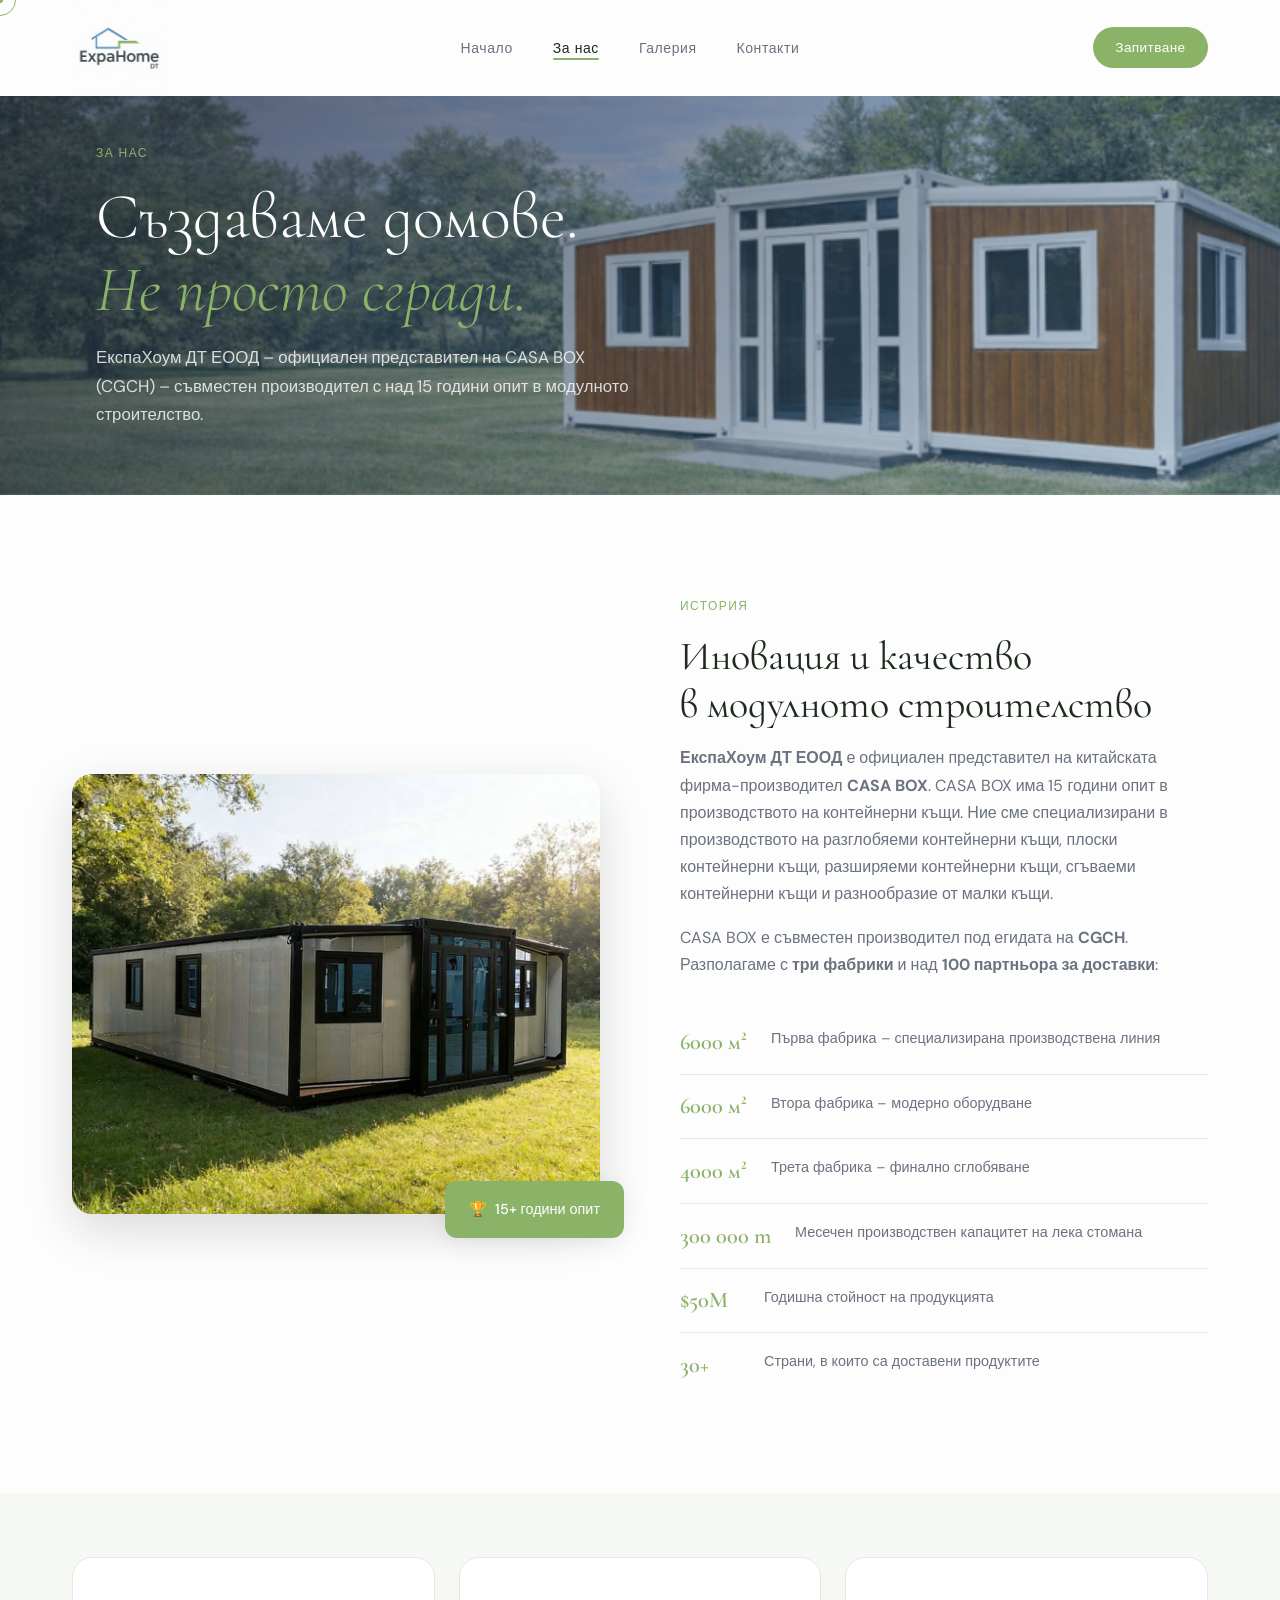
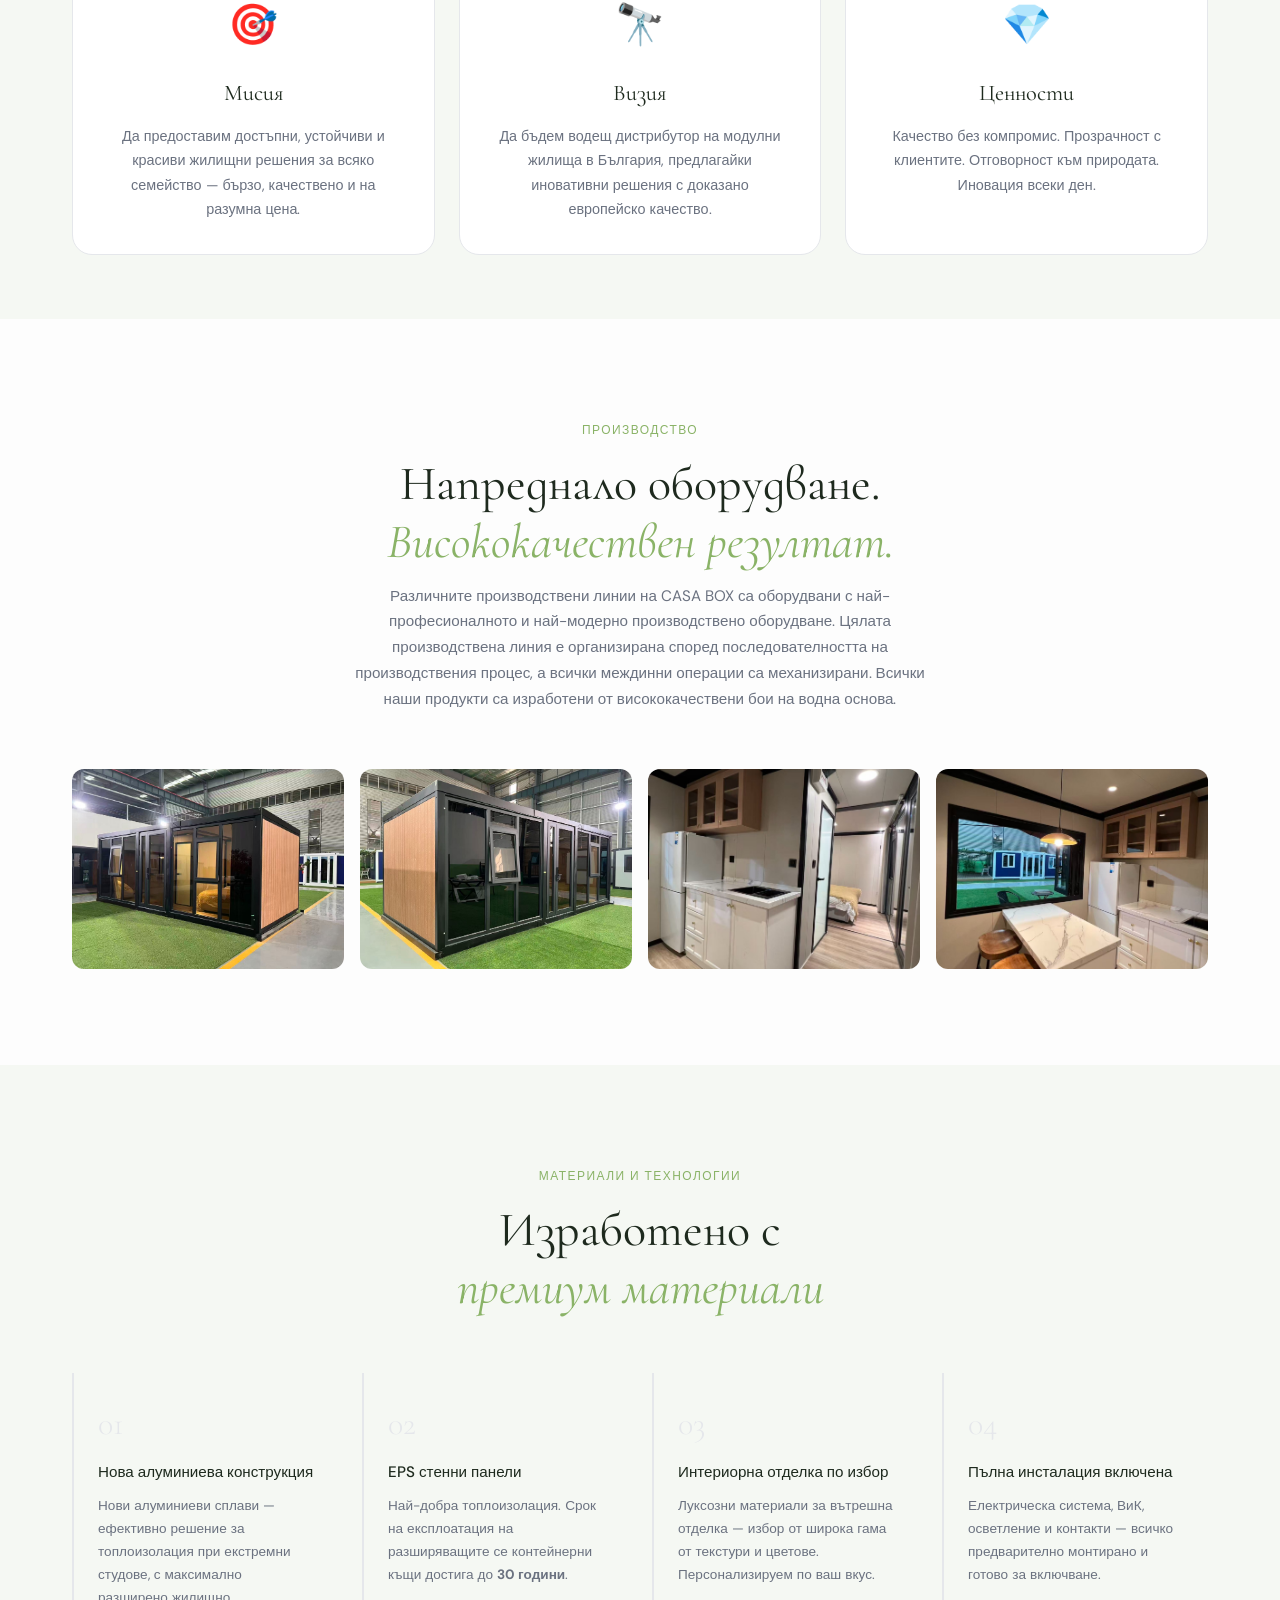
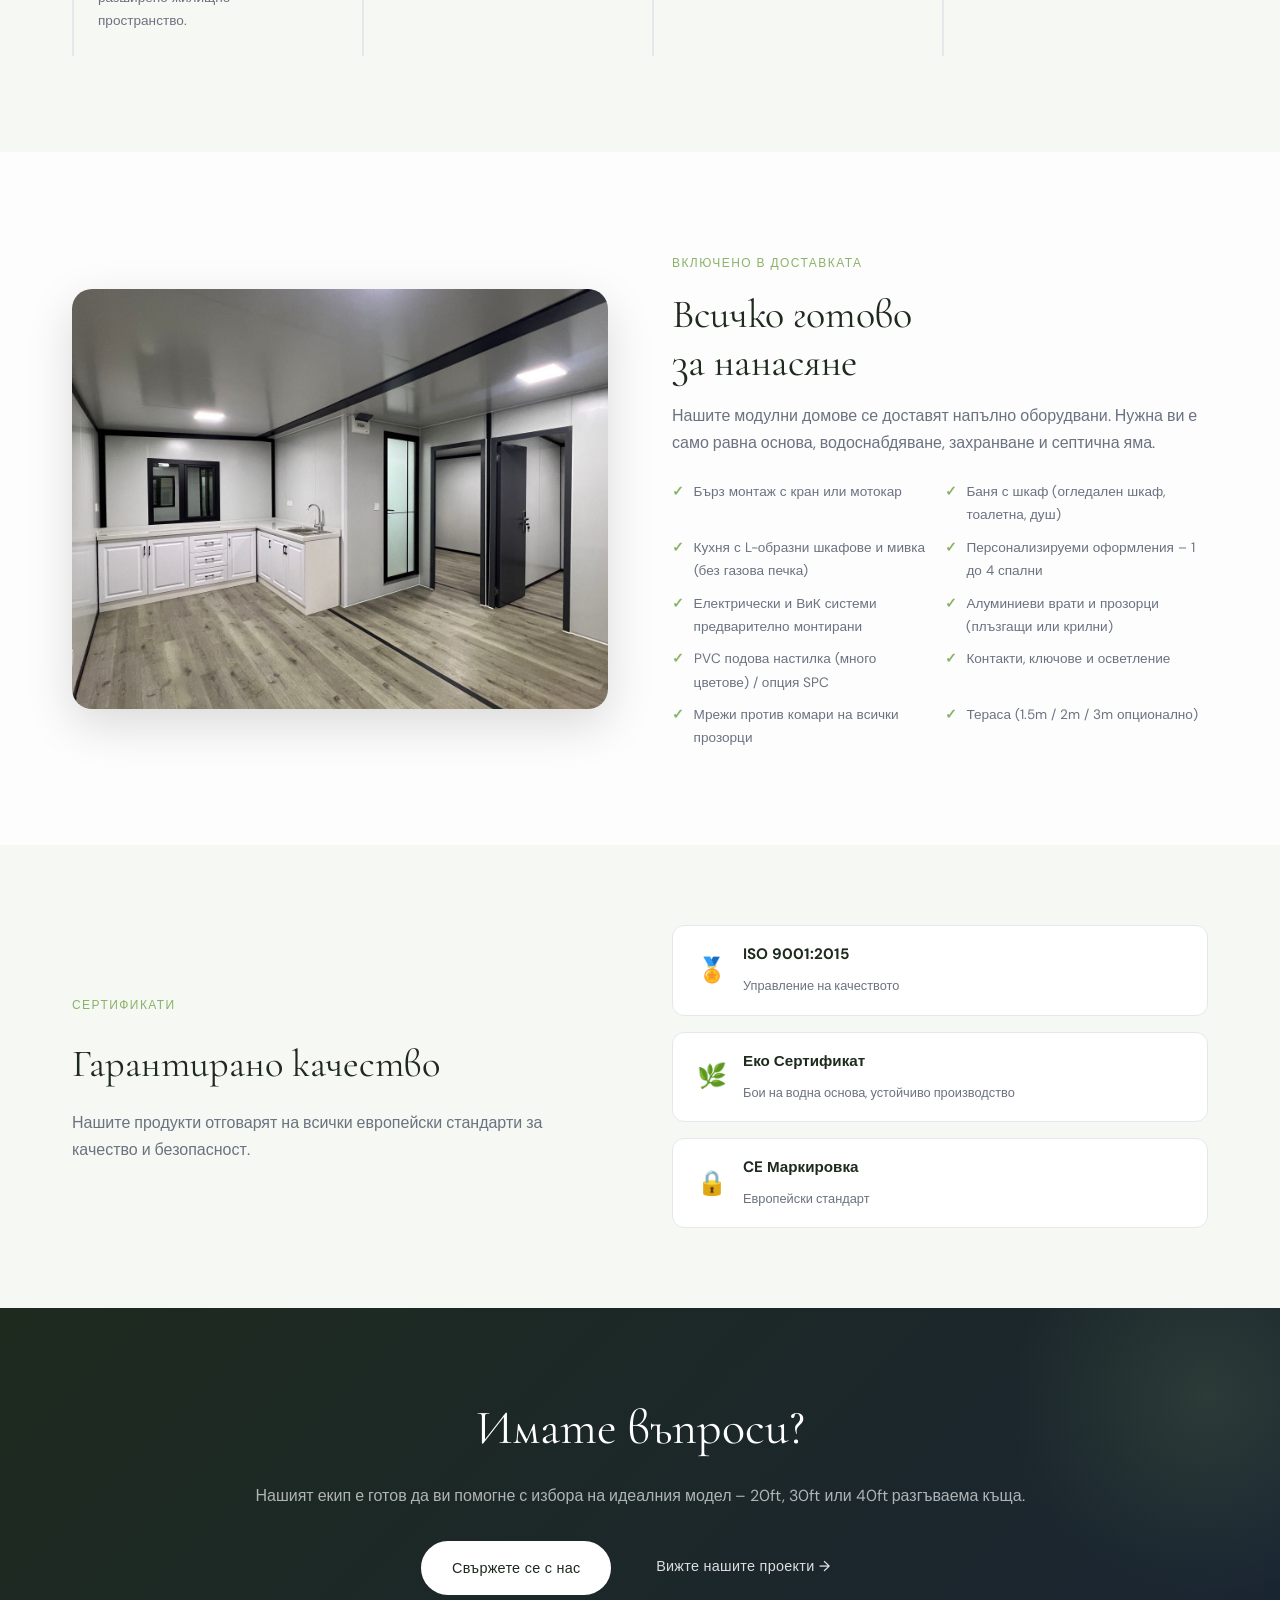
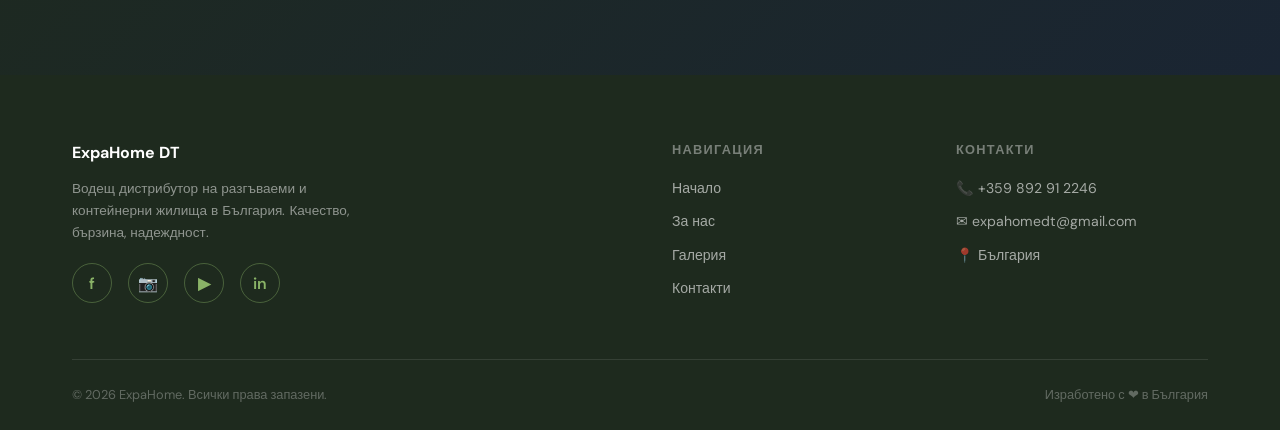
==== commit 0210744e: "Updates" ====
--- a/about.html
+++ b/about.html
@@ -4,7 +4,28 @@
 <head>
     <meta charset="UTF-8">
     <meta name="viewport" content="width=device-width, initial-scale=1.0">
-    <title>ExpaHome — За нас</title>
+    <title>За Нас — ЕкспаХоум | Официален Представител CASA BOX</title>
+
+    <!-- SEO -->
+    <meta name="description"
+        content="ЕкспаХоум ДТ ЕООД — официален представител на CGCH CASA BOX с 15+ години опит в модулното строителство. Три фабрики, 300 000 т стомана месечно, доставки в 30+ страни.">
+    <meta name="robots" content="index, follow">
+    <link rel="canonical" href="https://expahome.bg/about.html">
+
+    <!-- Open Graph -->
+    <meta property="og:type" content="website">
+    <meta property="og:url" content="https://expahome.bg/about.html">
+    <meta property="og:title" content="За Нас — ЕкспаХоум | Официален Представител CASA BOX">
+    <meta property="og:description"
+        content="ЕкспаХоум ДТ ЕООД — официален представител на CGCH CASA BOX с 15+ години опит. Три фабрики, ISO 9001, CE сертификат.">
+    <meta property="og:image" content="https://expahome.bg/images/og-cover.jpg">
+    <meta property="og:locale" content="bg_BG">
+    <meta property="og:site_name" content="ExpaHome">
+
+    <!-- hreflang -->
+    <link rel="alternate" hreflang="bg" href="https://expahome.bg/about.html">
+    <link rel="alternate" hreflang="x-default" href="https://expahome.bg/about.html">
+
     <link rel="preconnect" href="https://fonts.googleapis.com">
     <link
         href="https://fonts.googleapis.com/css2?family=Cormorant+Garamond:wght@300;400;600&family=DM+Sans:wght@300;400;500&display=swap"
@@ -150,16 +171,20 @@
             </div>
             <div class="factory-grid">
                 <div class="factory-img reveal" data-delay="0">
-                    <img src="images/Exterior/1000024563.jpg" alt="Производствен завод" loading="lazy">
+                    <img src="images/Exterior/1000024563.jpg" alt="Завод CASA BOX — производство на контейнерни къщи"
+                        loading="lazy">
                 </div>
                 <div class="factory-img reveal" data-delay="80">
-                    <img src="images/Exterior/1000024564.jpg" alt="Производствена линия" loading="lazy">
+                    <img src="images/Exterior/1000024564.jpg"
+                        alt="Автоматизирана производствена линия — модулни контейнерни къщи CASA BOX" loading="lazy">
                 </div>
                 <div class="factory-img reveal" data-delay="160">
-                    <img src="images/Interior/1000024562.jpg" alt="Контрол на качеството" loading="lazy">
+                    <img src="images/Interior/1000024562.jpg"
+                        alt="Контрол на качеството — ISO 9001 производство на контейнерни къщи" loading="lazy">
                 </div>
                 <div class="factory-img reveal" data-delay="240">
-                    <img src="images/Interior/1000024565.jpg" alt="Готови панели" loading="lazy">
+                    <img src="images/Interior/1000024565.jpg"
+                        alt="Готови EPS стенни панели за разгъваеми контейнерни къщи" loading="lazy">
                 </div>
             </div>
         </div>
@@ -284,7 +309,7 @@
         <div class="container">
             <div class="footer-top">
                 <div class="footer-brand">
-                    <a href="index.html"><strong>ExpaHome TD</strong></a>
+                    <a href="index.html"><strong>ExpaHome DT</strong></a>
                     <p>Водещ дистрибутор на разгъваеми и контейнерни жилища в България. Качество, бързина, надеждност.
                     </p>
                     <div class="footer-socials">
@@ -323,6 +348,37 @@
     </footer>
 
     <script src="script.js"></script>
+
+    <!-- Structured Data: Organization -->
+    <script type="application/ld+json">
+    {
+      "@context": "https://schema.org",
+      "@type": "Organization",
+      "name": "ЕкспаХоум ДТ ЕООД",
+      "alternateName": "ExpaHome",
+      "url": "https://expahome.bg",
+      "logo": "https://expahome.bg/images/logo.jpg",
+      "description": "Официален представител на CASA BOX (CGCH) в България. Специализирани в производството на разгъваеми, плоски и сгъваеми контейнерни къщи с над 15 години опит.",
+      "telephone": "+359882541800",
+      "email": "expahomedt@gmail.com",
+      "address": {
+        "@type": "PostalAddress",
+        "addressCountry": "BG"
+      },
+      "numberOfEmployees": { "@type": "QuantitativeValue" },
+      "foundingDate": "2010",
+      "sameAs": [
+        "https://www.facebook.com/profile.php?id=61585640309355",
+        "https://instagram.com/ExpaHomeDT",
+        "https://youtube.com/@expahome",
+        "https://linkedin.com/company/expahome"
+      ],
+      "hasCredential": [
+        { "@type": "EducationalOccupationalCredential", "name": "ISO 9001:2015" },
+        { "@type": "EducationalOccupationalCredential", "name": "CE Маркировка" }
+      ]
+    }
+    </script>
 </body>
 
 </html>
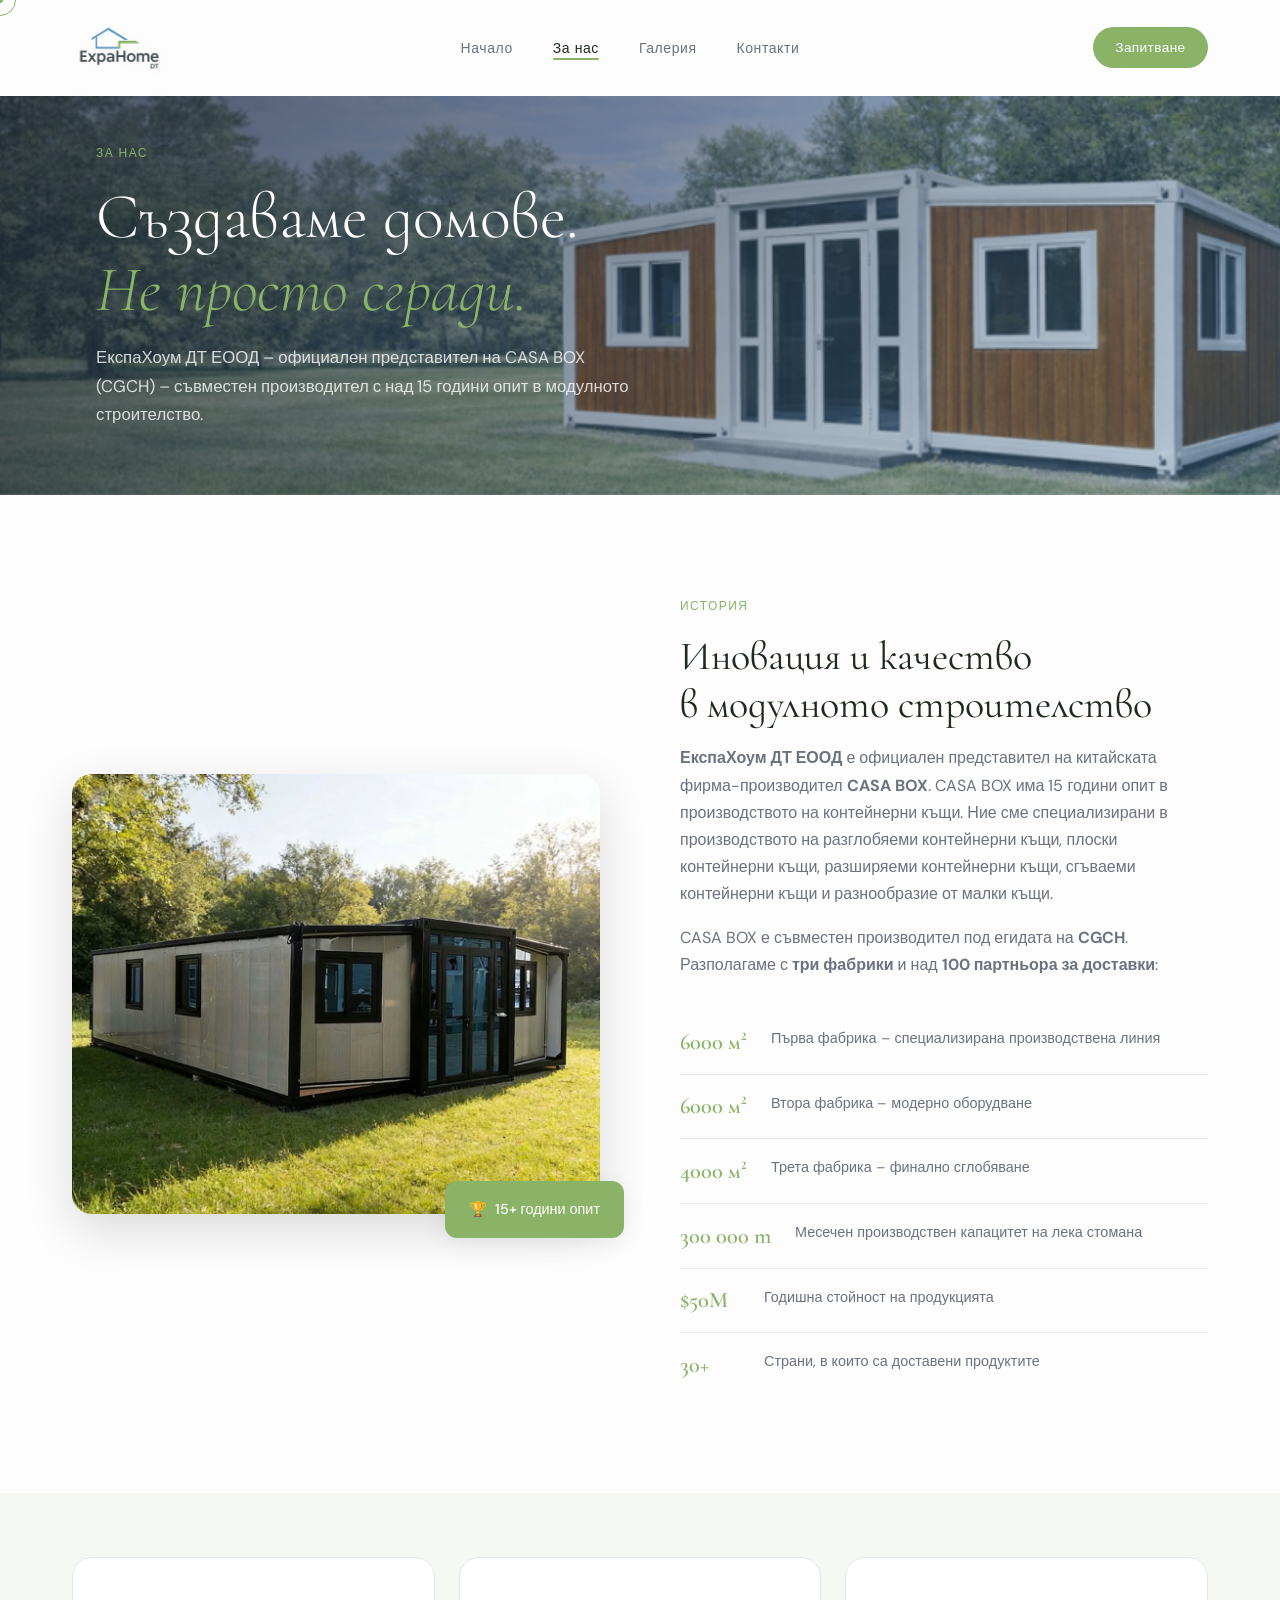
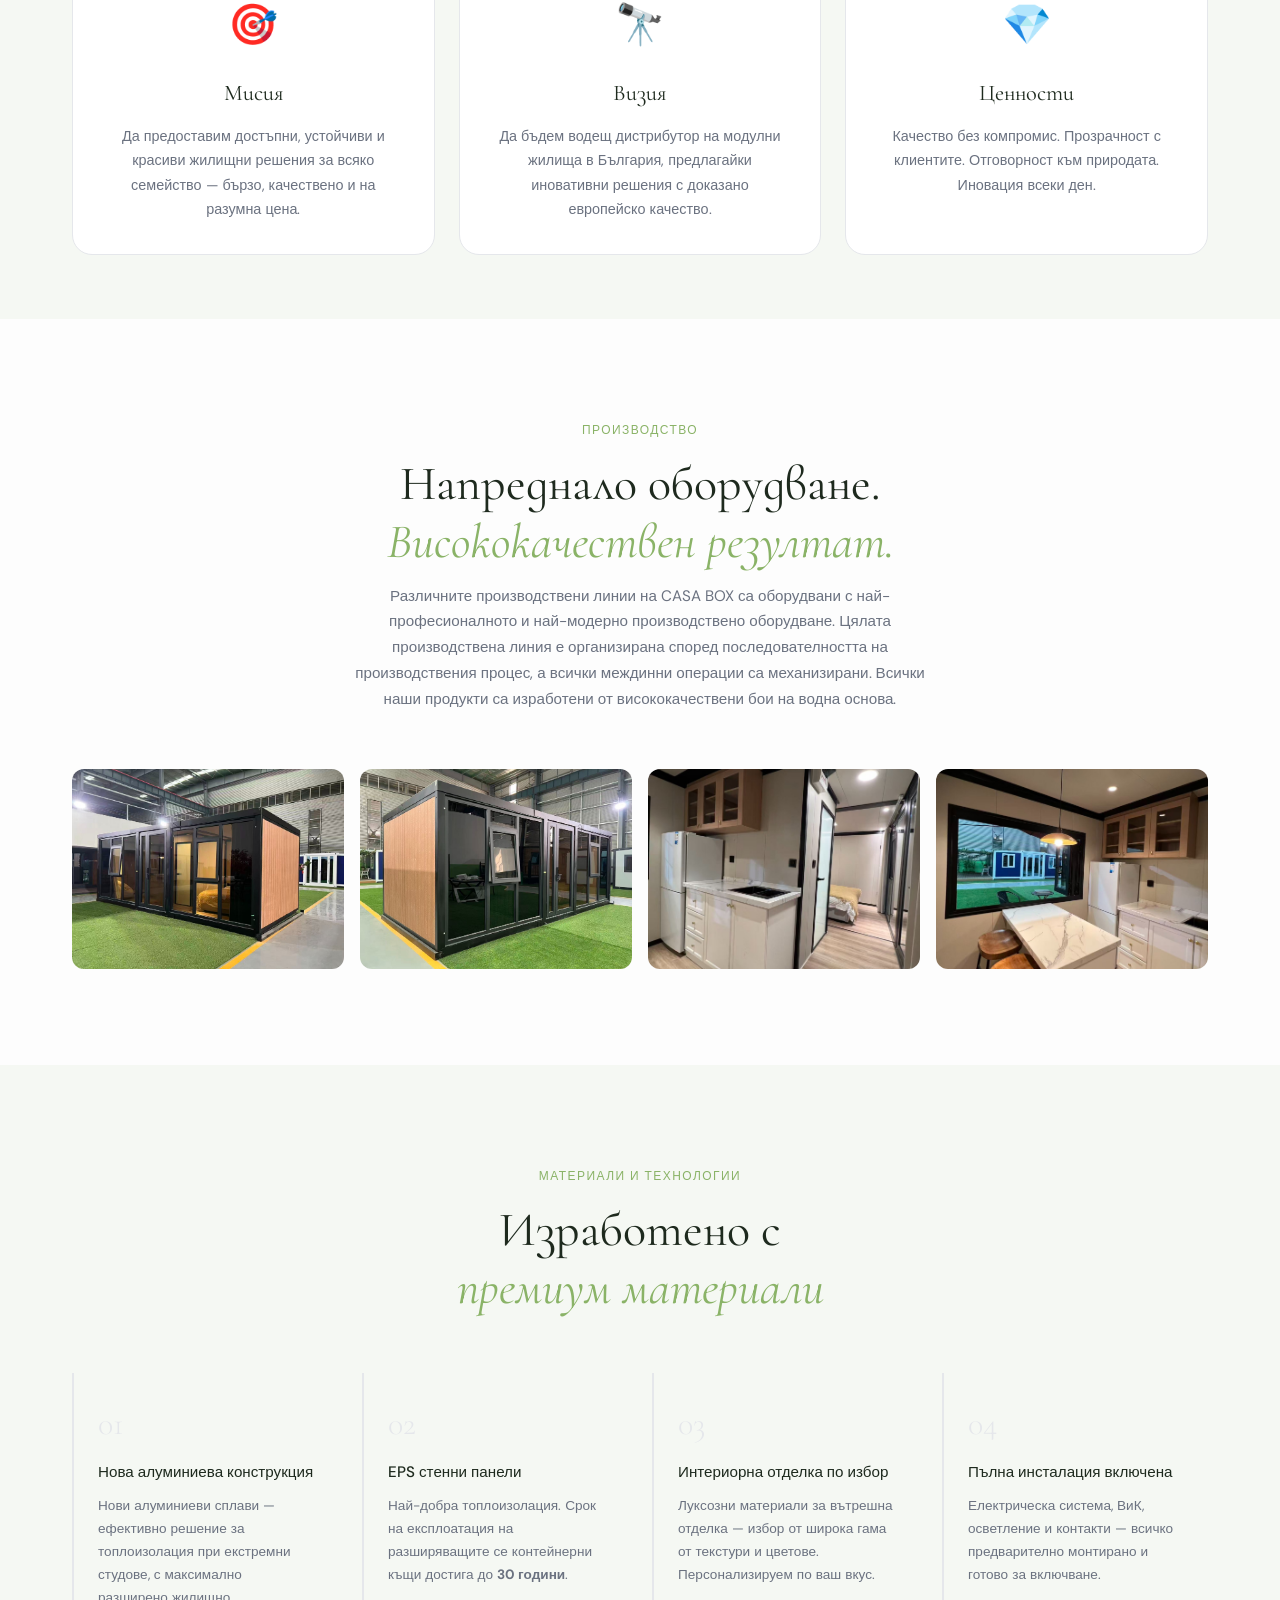
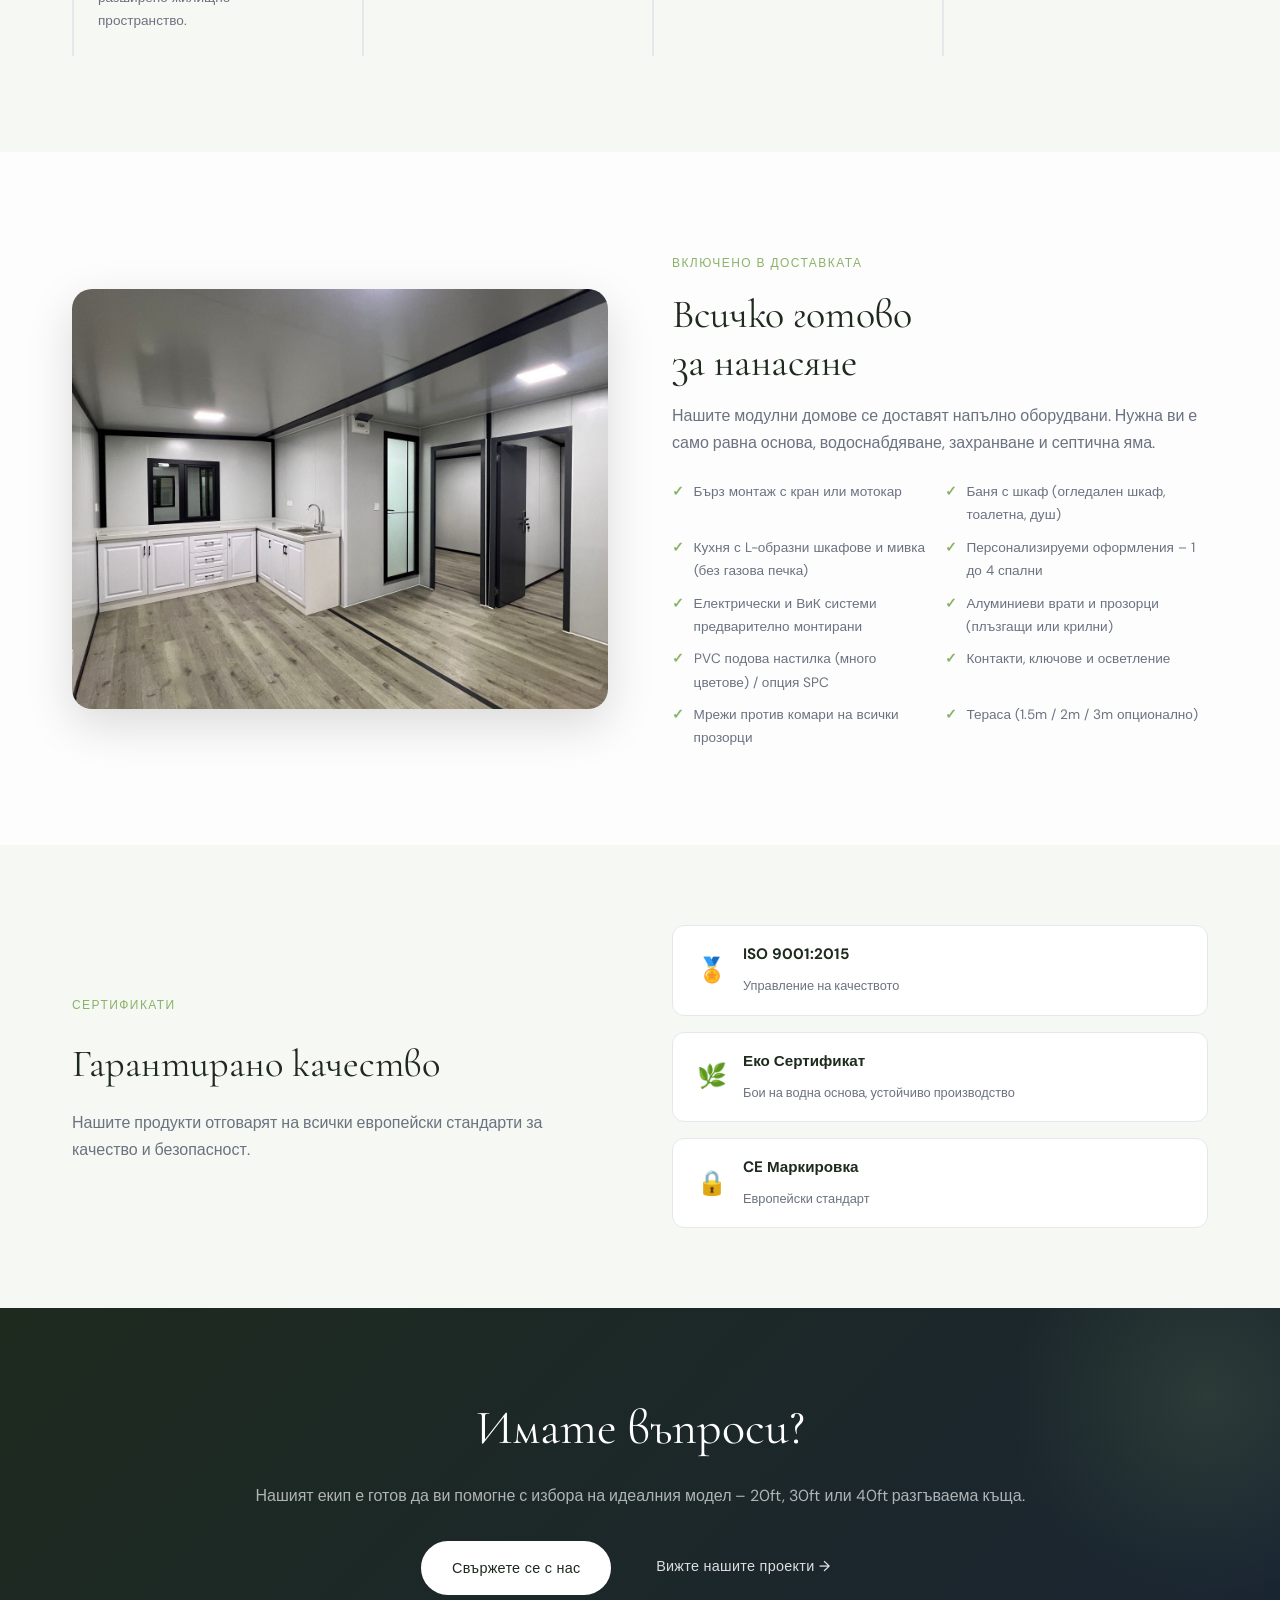
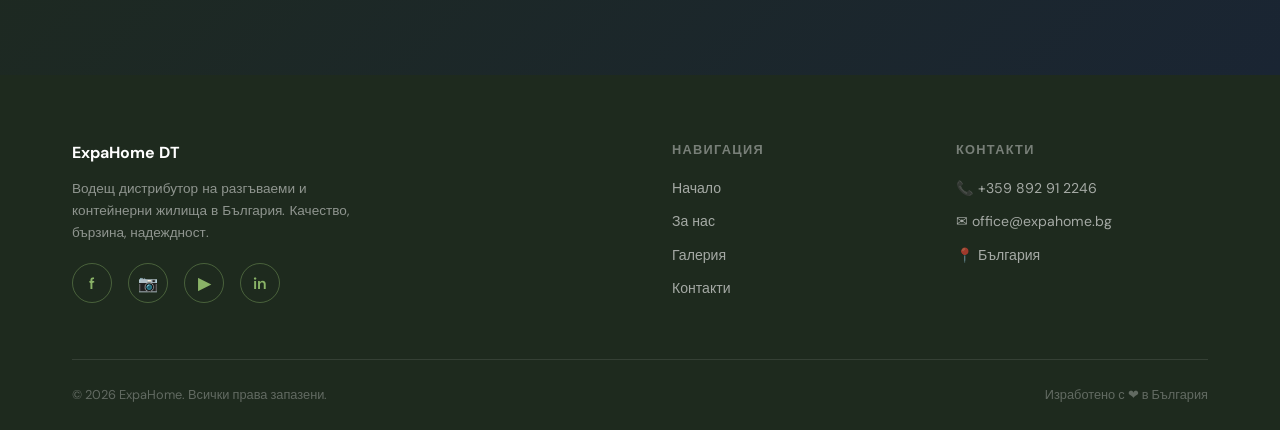
==== commit 0ce38a94: "Updated Mail" ====
--- a/about.html
+++ b/about.html
@@ -4,6 +4,7 @@
 <head>
     <meta charset="UTF-8">
     <meta name="viewport" content="width=device-width, initial-scale=1.0">
+    <link rel="icon" type="image/x-icon" href="/images/logo.ico">
     <title>За Нас — ЕкспаХоум | Официален Представител CASA BOX</title>
 
     <!-- SEO -->
@@ -334,7 +335,7 @@
                         <h5>Контакти</h5>
                         <ul>
                             <li>📞 +359 892 91 2246</li>
-                            <li>✉ expahomedt@gmail.com</li>
+                            <li>✉ office@expahome.bg</li>
                             <li>📍 България</li>
                         </ul>
                     </div>
@@ -360,7 +361,7 @@
       "logo": "https://expahome.bg/images/logo.jpg",
       "description": "Официален представител на CASA BOX (CGCH) в България. Специализирани в производството на разгъваеми, плоски и сгъваеми контейнерни къщи с над 15 години опит.",
       "telephone": "+359882541800",
-      "email": "expahomedt@gmail.com",
+      "email": "office@expahome.bg",
       "address": {
         "@type": "PostalAddress",
         "addressCountry": "BG"
--- a/styles.css
+++ b/styles.css
@@ -40,6 +40,7 @@
 
 html {
     scroll-behavior: smooth;
+    -webkit-text-size-adjust: 100%;
 }
 
 body {
@@ -49,6 +50,13 @@
     line-height: 1.7;
     overflow-x: hidden;
     cursor: none;
+}
+
+button,
+input,
+select,
+textarea {
+    font: inherit;
 }
 
 img {
@@ -295,6 +303,7 @@
     letter-spacing: .02em;
     transition: all var(--transition);
     cursor: none;
+    text-align: center;
 }
 
 .btn-primary {
@@ -1682,6 +1691,10 @@
     align-items: start;
 }
 
+.contact-grid>* {
+    min-width: 0;
+}
+
 .contact-info-col h2 {
     font-family: var(--font-display);
     font-size: clamp(1.8rem, 3vw, 2.4rem);
@@ -1731,6 +1744,7 @@
 .contact-item span {
     font-size: .9rem;
     color: var(--mid-gray);
+    overflow-wrap: anywhere;
 }
 
 .contact-item a:hover {
@@ -2547,6 +2561,175 @@
 }
 
 @media (max-width:768px) {
+    .container {
+        padding: 0 1.25rem;
+    }
+
+    .logo-img {
+        height: 72px;
+    }
+
+    .mobile-menu {
+        padding: .75rem 1.25rem 1.25rem;
+    }
+
+    .mobile-menu ul li a {
+        display: block;
+        padding: .3rem 0;
+    }
+
+    .hero {
+        min-height: auto;
+        padding-top: 86px;
+        align-items: flex-start;
+    }
+
+    .hero-slide {
+        background-position: 58% center;
+    }
+
+    .hero-overlay {
+        background: linear-gradient(180deg, rgba(26, 37, 51, .72) 0%, rgba(26, 37, 51, .58) 55%, rgba(26, 37, 51, .78) 100%);
+    }
+
+    .hero-content {
+        padding: 3rem 1.25rem 5rem;
+        max-width: 100%;
+    }
+
+    .hero-badge {
+        max-width: 100%;
+        white-space: normal;
+        line-height: 1.35;
+    }
+
+    .hero-title {
+        font-size: clamp(2.3rem, 13vw, 3.4rem);
+        line-height: 1.04;
+        margin-bottom: 1rem;
+        letter-spacing: 0;
+        overflow-wrap: anywhere;
+    }
+
+    .hero-sub {
+        font-size: .98rem;
+        margin-bottom: 1.5rem;
+    }
+
+    .hero-actions {
+        gap: .65rem;
+        margin-bottom: 2.25rem;
+    }
+
+    .hero-actions .btn,
+    .cta-actions .btn {
+        width: 100%;
+        padding: .85rem 1rem;
+    }
+
+    .hero-stats {
+        display: grid;
+        grid-template-columns: 1fr;
+        gap: .85rem;
+    }
+
+    .stat {
+        align-items: baseline;
+    }
+
+    .stat-divider {
+        display: none;
+    }
+
+    .stat-num {
+        font-size: 2rem;
+    }
+
+    .stat-label {
+        margin-top: 0;
+        line-height: 1.35;
+    }
+
+    .section-header {
+        margin-bottom: 2rem;
+    }
+
+    .video-section,
+    .products,
+    .features-strip,
+    .process,
+    .financing,
+    .about-story,
+    .factory-section,
+    .materials,
+    .included-section,
+    .certs,
+    .testimonials,
+    .faq-section {
+        padding: 4rem 0;
+    }
+
+    .gallery-preview {
+        padding-top: 4rem;
+    }
+
+    .page-hero,
+    .page-hero-short {
+        min-height: auto;
+        padding-top: 86px;
+    }
+
+    .page-hero-content {
+        padding: 3.25rem 1.25rem;
+        max-width: 100% !important;
+        margin-left: auto !important;
+        margin-right: auto !important;
+    }
+
+    .page-hero-title {
+        font-size: clamp(2.25rem, 12vw, 3.2rem);
+        letter-spacing: 0;
+        overflow-wrap: anywhere;
+    }
+
+    .page-hero-sub {
+        font-size: .98rem;
+    }
+
+    .house-img-wrap,
+    .about-main-img,
+    .included-img img,
+    .financing-img-wrap img {
+        height: auto;
+        aspect-ratio: 4 / 3;
+    }
+
+    .about-img-badge {
+        right: .75rem;
+        bottom: .75rem;
+        max-width: calc(100% - 1.5rem);
+    }
+
+    .contact-form-card,
+    .testimonial-card,
+    .faq-card,
+    .mv-card,
+    .feature-item {
+        padding: 1.5rem;
+    }
+
+    .contact-grid>*,
+    .financing-inner>*,
+    .included-inner>*,
+    .certs-inner>*,
+    .about-grid>* {
+        min-width: 0;
+    }
+
+    .cursor,
+    .cursor-dot {
+        display: none;
+    }
 
     .nav-links,
     .nav-cta {
@@ -2647,6 +2830,116 @@
 }
 
 @media (max-width:480px) {
+    .container {
+        padding: 0 1rem;
+    }
+
+    .logo-img {
+        height: 62px;
+    }
+
+    .hamburger {
+        padding: .6rem;
+        margin-right: -.6rem;
+    }
+
+    .hero {
+        padding-top: 74px;
+    }
+
+    .hero-content {
+        padding: 2.25rem 1rem 4.25rem;
+    }
+
+    .hero-badge {
+        font-size: .72rem;
+        padding: .4rem .75rem;
+        letter-spacing: .04em;
+    }
+
+    .hero-title {
+        font-size: clamp(2.05rem, 14vw, 2.9rem);
+    }
+
+    .hero-sub {
+        font-size: .94rem;
+        line-height: 1.6;
+    }
+
+    .section-title,
+    .financing-text h2,
+    .cta-inner h2,
+    .about-text-col h2,
+    .included-text h2,
+    .certs-text h2 {
+        font-size: clamp(1.75rem, 10vw, 2.35rem);
+        line-height: 1.15;
+    }
+
+    .page-hero,
+    .page-hero-short {
+        padding-top: 74px;
+    }
+
+    .page-hero-title {
+        font-size: clamp(2rem, 13vw, 2.75rem);
+    }
+
+    .video-section,
+    .products,
+    .features-strip,
+    .process,
+    .financing,
+    .about-story,
+    .factory-section,
+    .materials,
+    .included-section,
+    .certs,
+    .testimonials,
+    .faq-section {
+        padding: 3rem 0;
+    }
+
+    .house-specs,
+    .included-list,
+    .footer-links {
+        grid-template-columns: 1fr;
+    }
+
+    .filter-tabs {
+        flex-wrap: nowrap;
+        overflow-x: auto;
+        padding-bottom: .4rem;
+        scrollbar-width: none;
+    }
+
+    .filter-tabs::-webkit-scrollbar {
+        display: none;
+    }
+
+    .filter-btn {
+        flex: 0 0 auto;
+        white-space: nowrap;
+    }
+
+    .contact-form-card,
+    .testimonial-card,
+    .faq-card,
+    .mv-card,
+    .feature-item,
+    .house-body {
+        padding: 1.25rem;
+    }
+
+    .contact-item,
+    .cert-badge {
+        padding: 1rem;
+    }
+
+    .map-wrap iframe {
+        height: 320px;
+    }
+
     .materials-grid {
         grid-template-columns: 1fr;
     }
@@ -2675,6 +2968,35 @@
     }
 
     .factory-grid {
-        grid-template-columns: 1fr 1fr;
-    }
-}+        grid-template-columns: 1fr;
+    }
+}
+
+@media (hover: none), (pointer: coarse) {
+    body,
+    .btn,
+    .gallery-item,
+    .filter-btn,
+    .form-group input,
+    .form-group textarea,
+    .form-group select {
+        cursor: auto;
+    }
+
+    .cursor,
+    .cursor-dot {
+        display: none;
+    }
+
+    .gallery-overlay,
+    .preview-overlay {
+        opacity: 1;
+    }
+
+    .gallery-item:hover img,
+    .preview-item:hover img,
+    .house-card:hover .house-img-wrap img,
+    .factory-img:hover img {
+        transform: none;
+    }
+}
